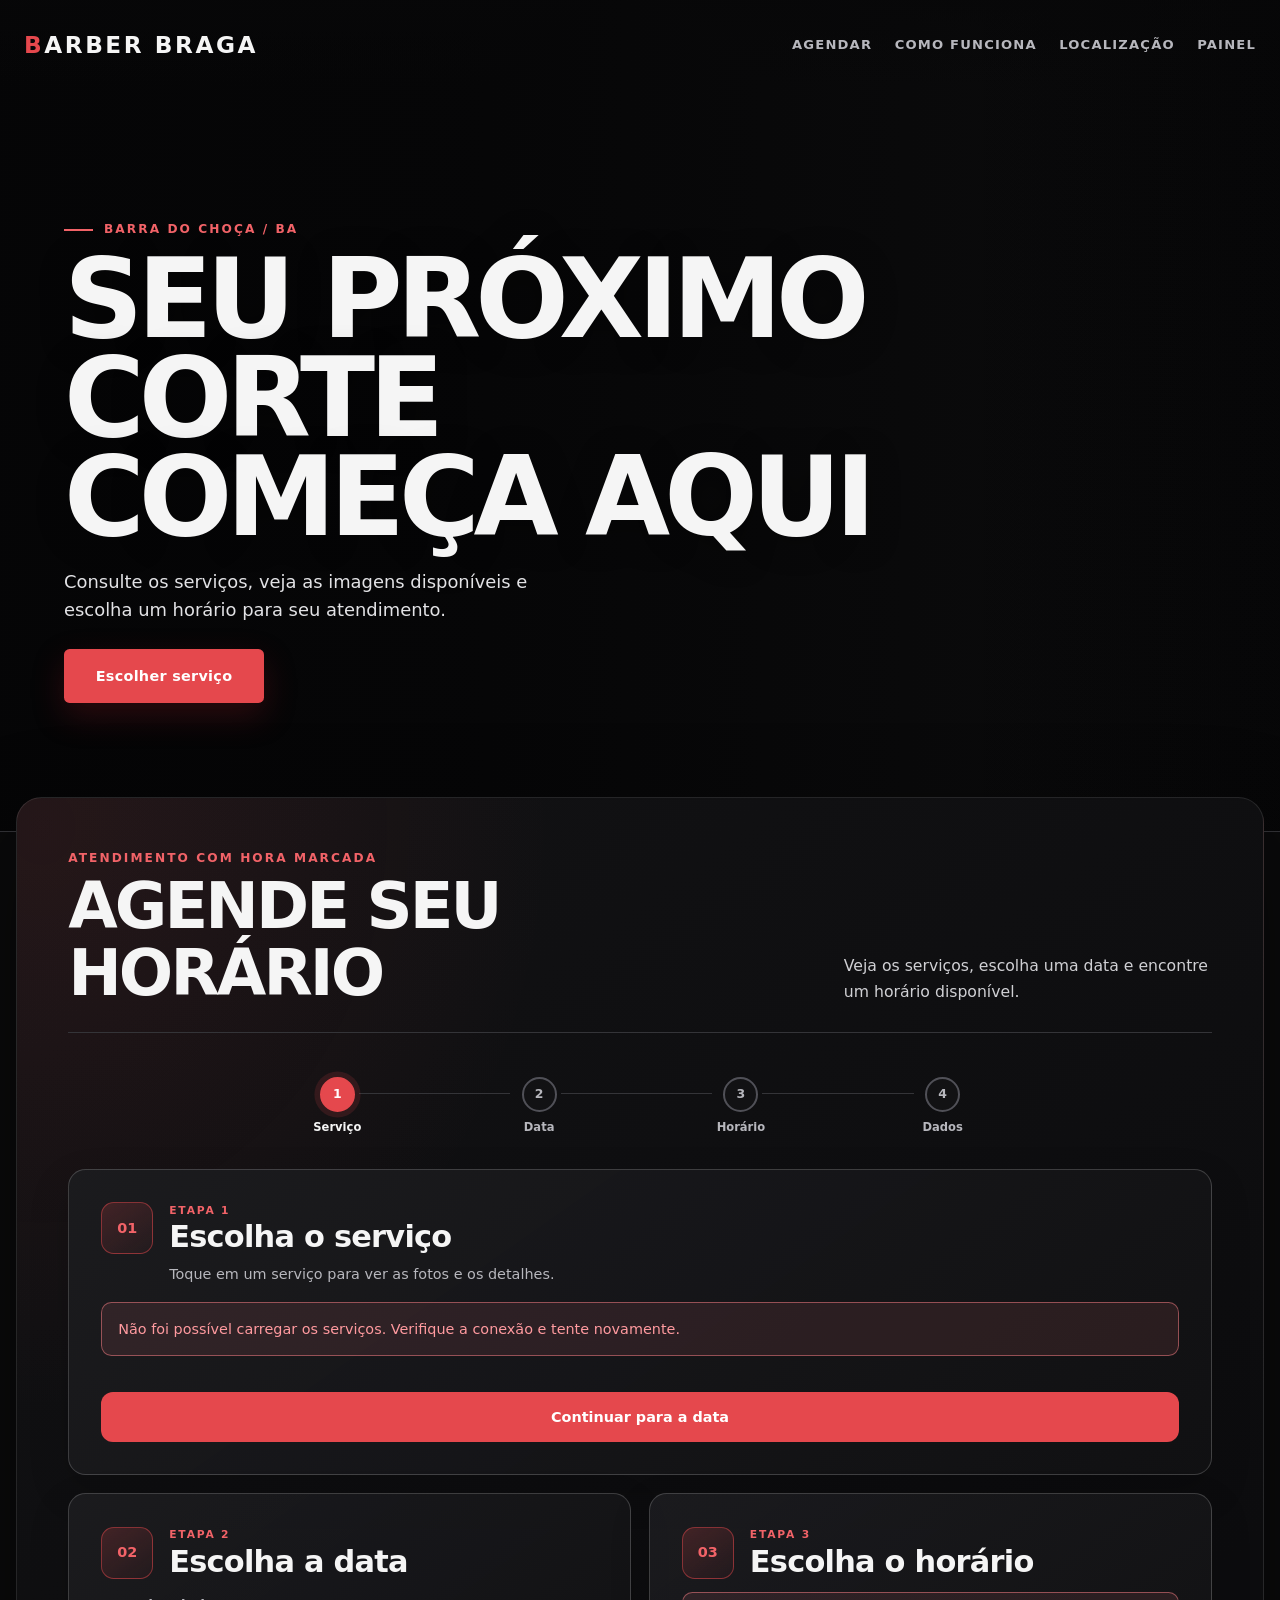
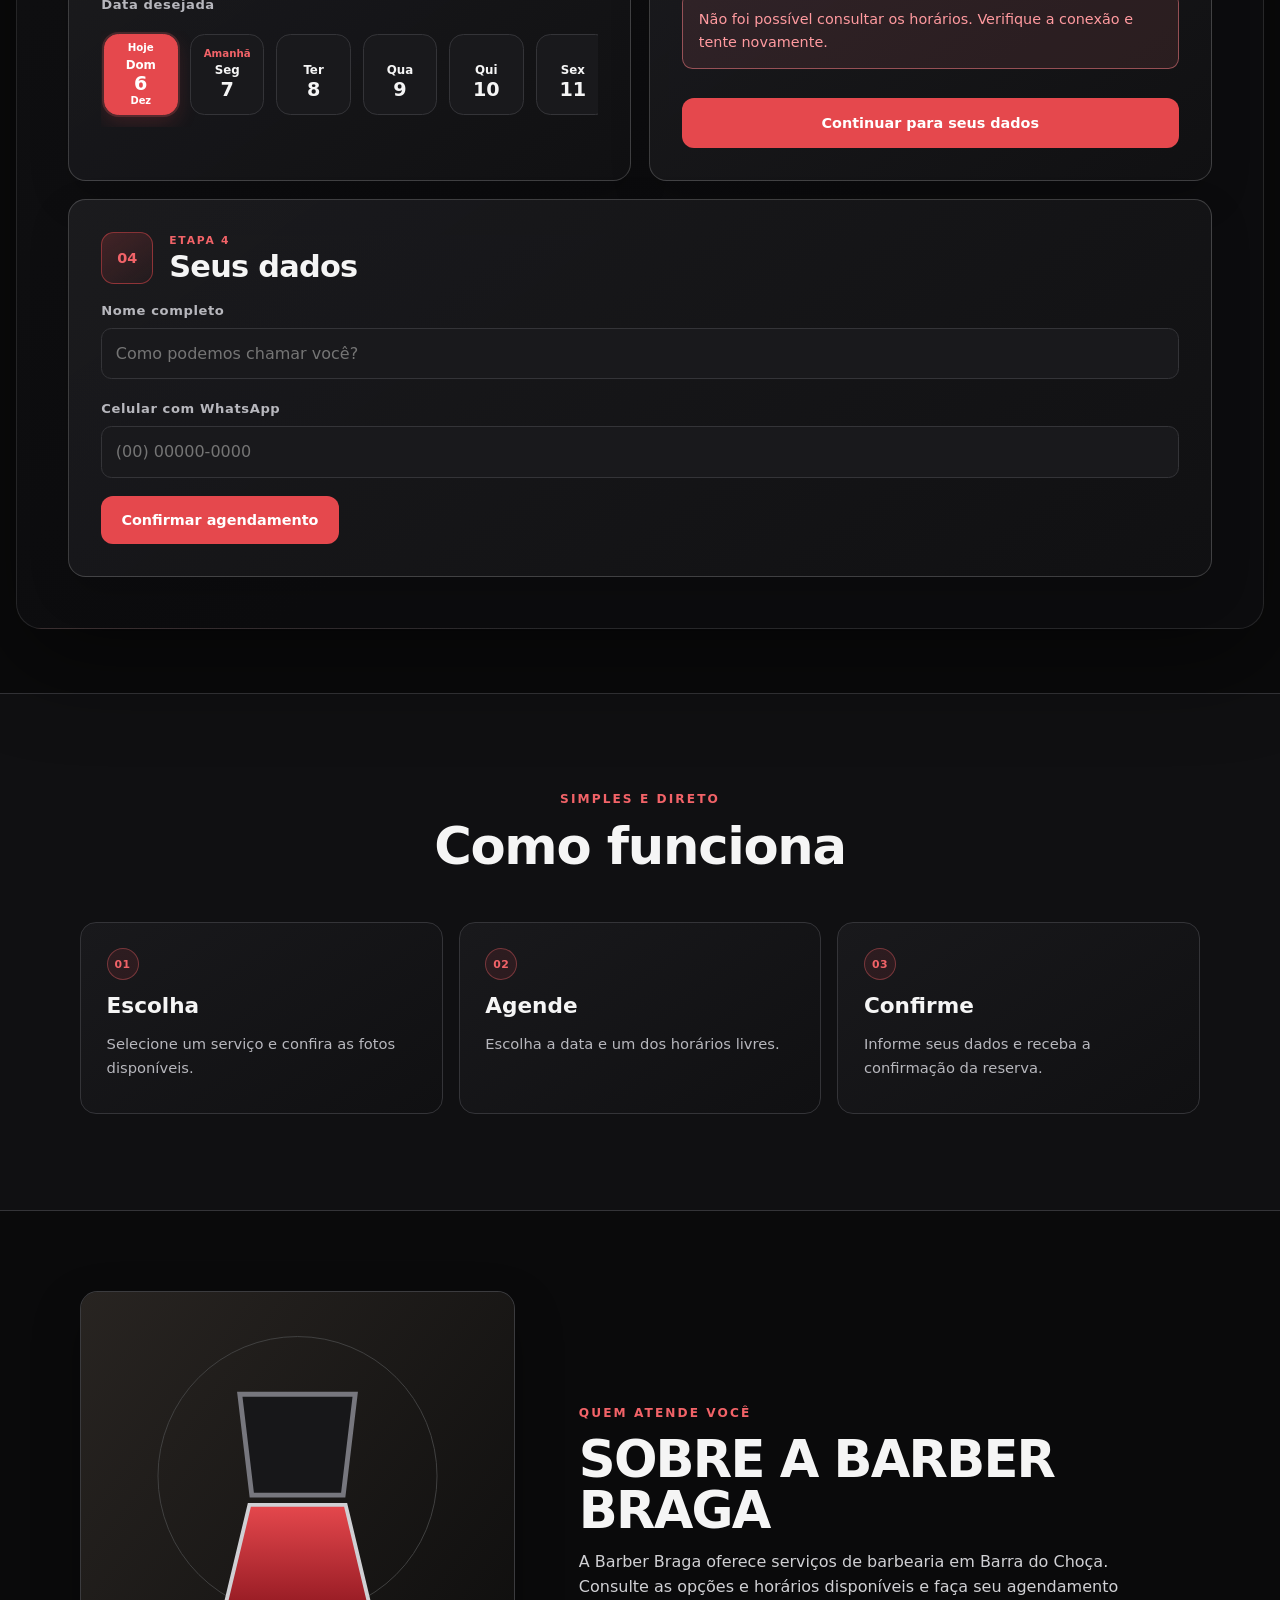
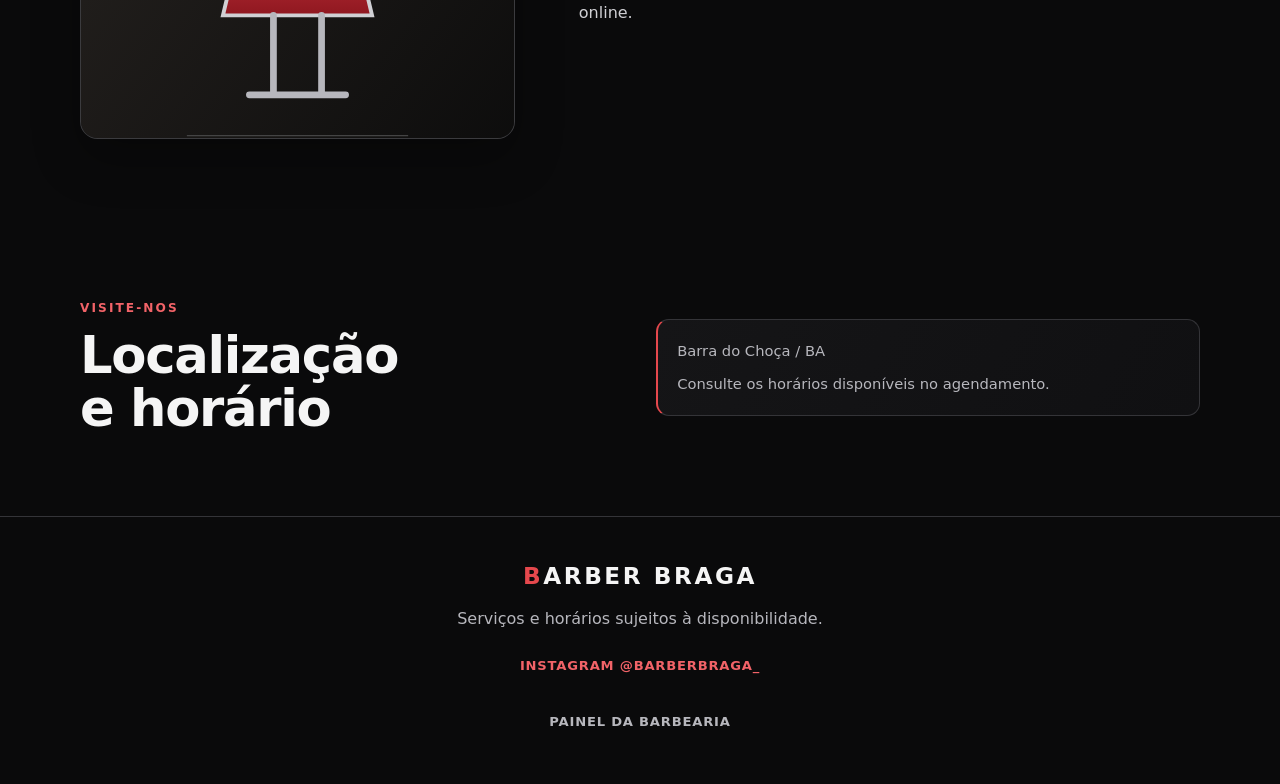
==== src/main/resources/static/index.html @ 51bc746a "feat: frontend de agendamento e painel do barbeiro Usa somente imagens ilustrativas e mantém os cont" ====
<!DOCTYPE html>
<html lang="pt-BR">
<head>
  <meta charset="UTF-8">
  <meta name="viewport" content="width=device-width, initial-scale=1.0, viewport-fit=cover">
  <meta name="color-scheme" content="dark">
  <meta name="theme-color" content="#0a0a0a">
  <meta name="description" content="Consulte os serviços disponíveis e escolha um horário para seu atendimento.">
  <title>Barber Braga — Agendamento</title>
  <link rel="stylesheet" href="css/style.css">
</head>
<body class="public-page">
  <nav class="top-nav" aria-label="Navegação principal">
    <a href="#" class="nav-logo" data-content="brandName" aria-label="Início"></a>
    <div class="nav-links">
      <a href="#agendamento">Agendar</a>
      <a href="#como-funciona">Como funciona</a>
      <a href="#localizacao">Localização</a>
      <a href="admin.html">Painel</a>
    </div>
  </nav>

  <header class="hero-editorial">
    <div class="hero-content">
      <p class="hero-tagline" data-content="location"></p>
      <h1 class="hero-title" data-content="heroTitle"></h1>
      <p class="hero-description" data-content="heroDescription"></p>
      <div class="hero-actions">
        <a href="#agendamento" class="btn-solid">Escolher serviço</a>
      </div>
    </div>
  </header>

  <main>
    <section class="container booking-section" id="agendamento" aria-labelledby="booking-title">
      <header class="section-header">
        <p class="section-kicker">Atendimento com hora marcada</p>
        <h2 id="booking-title">Agende seu horário</h2>
        <p>Veja os serviços, escolha uma data e encontre um horário disponível.</p>
      </header>

      <div id="global-message" class="hidden" role="status" aria-live="polite"></div>
      <ol class="booking-progress" aria-label="Etapas do agendamento">
        <li class="progress-step active" aria-current="step"><span>1</span><span>Serviço</span></li>
        <li class="progress-step"><span>2</span><span>Data</span></li>
        <li class="progress-step"><span>3</span><span>Horário</span></li>
        <li class="progress-step"><span>4</span><span>Dados</span></li>
      </ol>

      <section id="success-screen" class="card success-card hidden" aria-labelledby="success-title" tabindex="-1">
        <p class="section-kicker">Reserva concluída</p>
        <h2 id="success-title" tabindex="-1">Agendamento confirmado</h2>
        <p class="success-copy">Confira os detalhes e salve o horário no seu calendário.</p>
        <dl class="appointment-summary">
          <div><dt>Serviço</dt><dd id="res-service"></dd></div>
          <div><dt>Valor</dt><dd>R$ <span id="res-price"></span></dd></div>
          <div><dt>Data</dt><dd id="res-date"></dd></div>
          <div><dt>Horário</dt><dd id="res-time"></dd></div>
          <div><dt>Cliente</dt><dd id="res-name"></dd></div>
        </dl>
        <div class="success-actions">
          <button type="button" class="btn-primary" id="btn-whatsapp-confirmation">Enviar confirmação pelo WhatsApp</button>
          <button type="button" class="btn-outline" id="btn-save-calendar">Salvar no calendário</button>
        </div>
        <button type="button" class="text-button" id="btn-new-appointment">Agendar outro horário</button>
      </section>

      <div id="booking-flow" class="booking-flow">
        <section class="card booking-step" id="step-1" aria-labelledby="step-1-title">
          <div class="step-heading">
            <span class="step-num" aria-hidden="true">01</span>
            <div><p class="section-kicker">Etapa 1</p><h2 id="step-1-title" tabindex="-1">Escolha o serviço</h2></div>
          </div>
          <p class="step-description">Toque em um serviço para ver as fotos e os detalhes.</p>
          <div id="services-loading" class="feedback-box feedback-loading" role="status">Carregando serviços…</div>
          <div id="services-error" class="feedback-box feedback-error hidden" role="alert"></div>
          <div id="services-list" class="service-options" role="radiogroup" aria-labelledby="step-1-title" aria-busy="true"></div>
          <button type="button" class="btn-primary step-continue" id="continue-service">Continuar para a data</button>
        </section>

        <section class="card booking-step" id="step-2" aria-labelledby="step-2-title">
          <div class="step-heading">
            <span class="step-num" aria-hidden="true">02</span>
            <div><p class="section-kicker">Etapa 2</p><h2 id="step-2-title" tabindex="-1">Escolha a data</h2></div>
          </div>
          <div class="form-group">
            <p class="day-strip-label" id="date-strip-label">Data desejada</p>
            <div id="date-strip" class="day-strip" role="radiogroup" aria-labelledby="date-strip-label"></div>
          </div>
        </section>

        <section class="card booking-step" id="step-3" aria-labelledby="step-3-title">
          <div class="step-heading">
            <span class="step-num" aria-hidden="true">03</span>
            <div><p class="section-kicker">Etapa 3</p><h2 id="step-3-title" tabindex="-1">Escolha o horário</h2></div>
          </div>
          <div id="slots-placeholder" class="feedback-box feedback-loading" role="status">Selecione uma data para consultar os horários.</div>
          <div id="slots-loading" class="feedback-box feedback-loading hidden" role="status" aria-live="polite">Consultando horários disponíveis…</div>
          <div id="slots-error" class="feedback-box feedback-error hidden" role="status" aria-live="polite"></div>
          <div id="slots-grid" class="slots-grid hidden" role="group" aria-label="Horários disponíveis"></div>
          <button type="button" class="btn-primary step-continue" id="continue-time">Continuar para seus dados</button>
        </section>

        <section class="card booking-step" id="step-4" aria-labelledby="step-4-title">
          <div class="step-heading">
            <span class="step-num" aria-hidden="true">04</span>
            <div><p class="section-kicker">Etapa 4</p><h2 id="step-4-title" tabindex="-1">Seus dados</h2></div>
          </div>
          <form id="appointment-form" novalidate>
            <div class="form-group">
              <label for="client-name">Nome completo</label>
              <input type="text" id="client-name" placeholder="Como podemos chamar você?" required maxlength="100" autocomplete="name" aria-describedby="name-error">
              <p id="name-error" class="field-error hidden"></p>
            </div>
            <div class="form-group">
              <label for="client-phone">Celular com WhatsApp</label>
              <input type="tel" id="client-phone" placeholder="(00) 00000-0000" required maxlength="15" inputmode="tel" autocomplete="tel" aria-describedby="phone-error">
              <p id="phone-error" class="field-error hidden"></p>
            </div>
            <button type="submit" class="btn-primary" id="btn-submit-booking">Confirmar agendamento</button>
          </form>
        </section>
      </div>

      <dialog id="photo-viewer" class="photo-viewer" aria-label="Foto do serviço">
        <div class="photo-viewer-panel">
          <button type="button" id="photo-viewer-close" class="photo-viewer-close" aria-label="Fechar foto">Fechar</button>
          <button type="button" id="photo-viewer-previous" class="photo-viewer-arrow photo-viewer-previous" aria-label="Foto anterior">‹</button>
          <img id="photo-viewer-image" src="img/services/placeholder.svg" alt="">
          <button type="button" id="photo-viewer-next" class="photo-viewer-arrow photo-viewer-next" aria-label="Próxima foto">›</button>
          <p id="photo-viewer-counter" class="photo-viewer-counter"></p>
        </div>
      </dialog>
    </section>

    <section class="info-section" id="como-funciona" aria-labelledby="how-title">
      <div class="wide-container">
        <header class="section-header">
          <p class="section-kicker">Simples e direto</p>
          <h2 id="how-title">Como funciona</h2>
        </header>
        <ol class="how-grid">
          <li><span>01</span><h3>Escolha</h3><p>Selecione um serviço e confira as fotos disponíveis.</p></li>
          <li><span>02</span><h3>Agende</h3><p>Escolha a data e um dos horários livres.</p></li>
          <li><span>03</span><h3>Confirme</h3><p>Informe seus dados e receba a confirmação da reserva.</p></li>
        </ol>
      </div>
    </section>

    <section class="about-section wide-container" id="sobre" aria-labelledby="about-title">
      <img class="about-photo" src="img/barber-placeholder.svg" alt="Ilustração de uma barbearia" width="900" height="1200" loading="lazy" decoding="async">
      <div class="about-copy">
        <p class="section-kicker">Quem atende você</p>
        <h2 id="about-title">Sobre a Barber Braga</h2>
        <p data-content="aboutDescription"></p>
      </div>
    </section>

    <section class="location-section wide-container" id="localizacao" aria-labelledby="location-title">
      <div>
        <p class="section-kicker">Visite-nos</p>
        <h2 id="location-title">Localização e horário</h2>
      </div>
      <div class="location-details">
        <p data-content="location"></p>
        <p data-content="businessHours"></p>
      </div>
    </section>
  </main>

  <footer class="site-footer">
    <a href="#" class="nav-logo" data-content="brandName"></a>
    <p data-content="footerNote"></p>
    <a class="instagram-link" data-content-href="instagramUrl" data-content="instagramLabel" target="_blank" rel="noopener noreferrer"></a>
    <a href="admin.html">Painel da barbearia</a>
  </footer>

  <script src="js/shared-utils.js"></script>
  <script src="js/contact-config.js"></script>
  <script src="js/site-content.js"></script>
  <script src="js/service-images.js"></script>
  <script src="js/app.js"></script>
</body>
</html>
---- src/main/resources/static/css/style.css ----
:root {
  color-scheme: dark;
  --color-page: #0a0a0b;
  --color-surface: #121214;
  --color-surface-raised: #19191c;
  --color-surface-soft: #202023;
  --color-border: #343438;
  --color-text: #f5f5f5;
  --color-muted: #b7b7bd;
  --color-accent: #e5484d;
  --color-accent-hover: #f26368;
  --color-accent-dark: #8f1720;
  --color-success: #69d7ae;
  --color-danger: #ff8188;
  --color-whatsapp: #8be6ac;
  --font-body: Inter, ui-sans-serif, system-ui, -apple-system, BlinkMacSystemFont, "Segoe UI", sans-serif;
  --font-heading: "Arial Narrow", "Roboto Condensed", ui-sans-serif, system-ui, sans-serif;
  --space-1: 0.35rem;
  --space-2: 0.65rem;
  --space-3: 1rem;
  --space-4: 1.5rem;
  --space-5: 2rem;
  --space-6: 3rem;
  --radius-sm: 0.65rem;
  --radius-md: 1rem;
  --radius-lg: 1.4rem;
  --shadow-card: 0 1.25rem 3.5rem rgba(0, 0, 0, 0.24);
  --content-width: 70rem;
}

* {
  box-sizing: border-box;
  margin: 0;
  padding: 0;
}

html {
  scroll-behavior: smooth;
  scroll-padding-top: 1rem;
  background: var(--color-page);
}

body {
  min-width: 280px;
  min-height: 100vh;
  padding-bottom: env(safe-area-inset-bottom, 0px);
  background: var(--color-page);
  color: var(--color-text);
  font-family: var(--font-body);
  font-size: 1rem;
  line-height: 1.6;
  -webkit-text-size-adjust: 100%;
}

button,
input,
select,
textarea {
  min-width: 0;
  font: inherit;
}

button,
a,
input,
select,
textarea {
  -webkit-tap-highlight-color: transparent;
}

button {
  color: inherit;
}

a {
  color: inherit;
}

:focus-visible {
  outline: 3px solid var(--color-accent-hover);
  outline-offset: 3px;
}

.hidden {
  display: none !important;
}

.wide-container,
.container {
  width: min(100% - 2rem, var(--content-width));
  margin-inline: auto;
}

.top-nav {
  position: absolute;
  z-index: 2;
  inset: 0 0 auto;
  display: flex;
  align-items: center;
  justify-content: space-between;
  gap: var(--space-3);
  width: min(100%, 90rem);
  margin-inline: auto;
  padding: 1.4rem clamp(1rem, 5vw, 3.5rem);
}

.nav-logo {
  color: var(--color-text);
  font-family: var(--font-heading);
  font-size: 1.25rem;
  font-weight: 850;
  letter-spacing: 0.08em;
  text-decoration: none;
  text-transform: uppercase;
}

.nav-logo span,
.nav-logo::first-letter {
  color: var(--color-accent);
}

.nav-links {
  display: flex;
  flex-wrap: wrap;
  justify-content: flex-end;
  gap: 0.6rem 1.4rem;
}

.nav-links a,
.site-footer > a:not(.nav-logo) {
  min-height: 44px;
  display: inline-flex;
  align-items: center;
  color: var(--color-muted);
  font-size: 0.82rem;
  font-weight: 700;
  letter-spacing: 0.06em;
  text-decoration: none;
  text-transform: uppercase;
  transition: color 0.18s ease;
}

.nav-links a:hover,
.site-footer > a:not(.nav-logo):hover {
  color: var(--color-text);
}

.hero-editorial {
  position: relative;
  display: flex;
  min-height: min(46rem, 90svh);
  align-items: flex-end;
  padding: 10rem max(1rem, calc((100% - 72rem) / 2)) clamp(4rem, 9vw, 7rem);
  overflow: hidden;
  background:
    linear-gradient(90deg, rgba(7, 7, 8, 0.94) 0%, rgba(7, 7, 8, 0.76) 44%, rgba(7, 7, 8, 0.2) 100%),
    linear-gradient(0deg, var(--color-page), transparent 68%),
    url("../img/barbeiro.jpg") center 28% / cover,
    #161618;
  border-bottom: 1px solid var(--color-border);
}

.hero-content {
  width: min(100%, 46rem);
}

.hero-tagline,
.section-kicker {
  margin-bottom: var(--space-2);
  color: var(--color-accent-hover);
  font-size: 0.76rem;
  font-weight: 800;
  letter-spacing: 0.17em;
  text-transform: uppercase;
}

.hero-tagline {
  display: flex;
  align-items: center;
  gap: 0.7rem;
}

.hero-tagline::before {
  width: 1.8rem;
  height: 2px;
  background: currentColor;
  content: "";
}

.hero-title {
  max-width: 13ch;
  margin-bottom: var(--space-3);
  font-family: var(--font-heading);
  font-size: clamp(2.4rem, 8vw, 5.7rem);
  font-weight: 850;
  letter-spacing: -0.035em;
  line-height: 0.98;
  overflow-wrap: anywhere;
  text-transform: uppercase;
  text-wrap: balance;
}

.hero-description {
  max-width: 38rem;
  margin-bottom: var(--space-4);
  color: #dedee2;
  font-size: clamp(1rem, 2.2vw, 1.12rem);
}

.hero-actions {
  display: flex;
  flex-wrap: wrap;
  gap: var(--space-2);
}

.btn-solid,
.btn-outline,
.btn-primary,
.btn,
.btn-secondary,
.btn-danger,
.text-button {
  display: inline-flex;
  min-height: 48px;
  align-items: center;
  justify-content: center;
  border: 1px solid transparent;
  border-radius: var(--radius-sm);
  cursor: pointer;
  font-size: 0.9rem;
  font-weight: 750;
  line-height: 1.25;
  text-align: center;
  text-decoration: none;
  transition: background-color 0.18s ease, border-color 0.18s ease, color 0.18s ease, transform 0.18s ease;
}

.btn-solid,
.btn-primary,
.btn {
  padding: 0.8rem 1.2rem;
  background: var(--color-accent);
  color: #fff;
}

.btn-solid:hover,
.btn-primary:hover,
.btn:hover {
  background: var(--color-accent-hover);
  color: #fff;
  transform: translateY(-1px);
}

.btn-primary:disabled,
.btn:disabled {
  cursor: wait;
  opacity: 0.7;
  transform: none;
}

.btn-outline,
.btn-secondary {
  padding: 0.75rem 1.1rem;
  border-color: var(--color-border);
  background: transparent;
  color: var(--color-text);
}

.btn-outline:hover,
.btn-secondary:hover {
  border-color: var(--color-accent-hover);
  background: rgba(229, 72, 77, 0.08);
}

.text-button {
  min-height: 44px;
  padding: 0.4rem 0;
  border: 0;
  background: transparent;
  color: var(--color-muted);
  text-decoration: underline;
  text-underline-offset: 0.2em;
}

.text-button:hover {
  color: var(--color-text);
}

.booking-section {
  max-width: 55rem;
  padding-block: clamp(3.5rem, 8vw, 6rem);
}

.section-header {
  max-width: 42rem;
  margin: 0 auto clamp(2rem, 5vw, 3rem);
  text-align: center;
}

.section-header h2,
.location-section h2 {
  font-family: var(--font-heading);
  font-size: clamp(2rem, 5vw, 3.2rem);
  font-weight: 800;
  letter-spacing: -0.025em;
  line-height: 1.05;
  text-wrap: balance;
}

.section-header > p:last-child {
  margin-top: 0.7rem;
  color: var(--color-muted);
}

.booking-progress {
  position: relative;
  display: grid;
  grid-template-columns: repeat(4, minmax(0, 1fr));
  gap: 0.45rem;
  margin: 0 auto 1.75rem;
  list-style: none;
}

.progress-step {
  position: relative;
  display: grid;
  justify-items: center;
  gap: 0.4rem;
  color: var(--color-muted);
  font-size: 0.72rem;
  font-weight: 700;
  text-align: center;
}

.progress-step > span:first-child {
  display: grid;
  width: 2rem;
  height: 2rem;
  place-items: center;
  border: 1px solid #505057;
  border-radius: 50%;
  background: var(--color-surface);
  color: var(--color-muted);
  font-size: 0.78rem;
}

.progress-step.active,
.progress-step.complete {
  color: var(--color-text);
}

.progress-step.active > span:first-child,
.progress-step.complete > span:first-child {
  border-color: var(--color-accent);
  background: var(--color-accent);
  color: #fff;
}

.booking-flow {
  display: grid;
  gap: 1rem;
}

.card {
  padding: clamp(1.1rem, 4vw, 2rem);
  border: 1px solid var(--color-border);
  border-radius: var(--radius-md);
  background: linear-gradient(145deg, var(--color-surface), #101012);
  box-shadow: var(--shadow-card);
}

.booking-step {
  scroll-margin-top: 1rem;
}

.step-heading {
  display: flex;
  align-items: center;
  gap: 0.9rem;
  margin-bottom: 0.7rem;
}

.step-heading .section-kicker {
  margin-bottom: 0.1rem;
  font-size: 0.67rem;
}

.step-num {
  display: grid;
  width: 2.8rem;
  height: 2.8rem;
  flex: 0 0 auto;
  place-items: center;
  border: 1px solid rgba(229, 72, 77, 0.5);
  border-radius: 50%;
  background: rgba(229, 72, 77, 0.12);
  color: var(--color-accent-hover);
  font-size: 0.78rem;
  font-weight: 800;
}

.step-heading h2 {
  font-family: var(--font-heading);
  font-size: clamp(1.3rem, 3vw, 1.65rem);
  font-weight: 800;
  line-height: 1.15;
}

.step-description,
.success-copy {
  margin: 0 0 1rem 3.7rem;
  color: var(--color-muted);
  font-size: 0.9rem;
}

.service-options {
  display: grid;
  grid-template-columns: repeat(auto-fit, minmax(min(100%, 13rem), 1fr));
  gap: 1rem;
}

.service-card {
  position: relative;
  min-width: 0;
  overflow: hidden;
  border: 1px solid var(--color-border);
  border-radius: var(--radius-md);
  background: var(--color-surface-raised);
  cursor: pointer;
  transition: border-color 0.18s ease, box-shadow 0.18s ease, transform 0.18s ease;
}

.service-card:hover {
  border-color: #77777e;
  transform: translateY(-2px);
}

.service-card.selected {
  border: 2px solid var(--color-accent);
  box-shadow: 0 0 0 3px rgba(229, 72, 77, 0.15);
}

.service-photo-button {
  display: block;
  width: 100%;
  min-height: 0;
  overflow: hidden;
  border: 0;
  background: var(--color-surface-soft);
  cursor: zoom-in;
}

.service-photo {
  display: block;
  width: 100%;
  height: auto;
  aspect-ratio: 4 / 5;
  object-fit: cover;
  transition: transform 0.35s ease;
}

.service-card:hover .service-photo {
  transform: scale(1.025);
}

.service-info {
  display: grid;
  gap: 0.4rem;
  padding: 1rem;
}

.service-info .name {
  color: var(--color-text);
  font-size: 1.02rem;
  font-weight: 750;
}

.service-info .desc {
  min-height: 2.8em;
  color: var(--color-muted);
  font-size: 0.84rem;
  line-height: 1.45;
}

.service-card-footer {
  display: flex;
  align-items: center;
  justify-content: space-between;
  gap: 0.8rem;
  padding-top: 0.35rem;
}

.service-card .price {
  color: var(--color-accent-hover);
  font-family: var(--font-heading);
  font-size: 1.3rem;
  font-weight: 800;
}

.service-radio-label {
  display: grid;
  min-width: 44px;
  min-height: 44px;
  place-items: center;
  cursor: pointer;
}

.service-radio-label input {
  width: 1.2rem;
  min-height: 1.2rem;
  height: 1.2rem;
  accent-color: var(--color-accent);
  cursor: pointer;
}

.visually-hidden {
  position: absolute;
  width: 1px;
  height: 1px;
  padding: 0;
  margin: -1px;
  overflow: hidden;
  clip: rect(0, 0, 0, 0);
  white-space: nowrap;
  border: 0;
}

.service-thumbnails {
  display: flex;
  gap: 0.45rem;
  padding: 0 1rem 1rem;
  overflow-x: auto;
}

.service-thumbnail {
  width: 3.3rem;
  min-height: 0;
  flex: 0 0 auto;
  overflow: hidden;
  padding: 0;
  border: 1px solid var(--color-border);
  border-radius: 0.45rem;
  background: var(--color-surface-soft);
  cursor: zoom-in;
}

.service-thumbnail img {
  display: block;
  width: 100%;
  height: auto;
  aspect-ratio: 4 / 5;
  object-fit: cover;
}

.step-continue {
  width: 100%;
  margin-top: 1rem;
}

.form-group {
  display: grid;
  gap: 0.45rem;
  margin-block: 0.9rem 1.15rem;
}

.form-group label,
label {
  color: var(--color-muted);
  font-size: 0.82rem;
  font-weight: 750;
  letter-spacing: 0.045em;
}

input,
select,
textarea {
  width: 100%;
  min-height: 48px;
  padding: 0.75rem 0.85rem;
  border: 1px solid var(--color-border);
  border-radius: var(--radius-sm);
  background: var(--color-surface-raised);
  color: var(--color-text);
  color-scheme: dark;
  font-size: 1rem;
}

input[type="date"],
input[type="time"] {
  display: block;
  width: 100%;
  max-width: 100%;
  min-width: 0;
  height: 52px;
  min-height: 52px;
  padding: 0 0.75rem;
  box-sizing: border-box;
  appearance: none;
  -webkit-appearance: none;
  color-scheme: dark;
  font-size: 16px;
  line-height: normal;
  text-align: left;
  white-space: nowrap;
}

input[type="date"]::-webkit-date-and-time-value,
input[type="time"]::-webkit-date-and-time-value {
  display: flex;
  align-items: center;
  width: 100%;
  min-width: 0;
  text-align: left;
  line-height: normal;
}

input[type="date"]::-webkit-datetime-edit,
input[type="time"]::-webkit-datetime-edit,
input[type="date"]::-webkit-datetime-edit-fields-wrapper,
input[type="time"]::-webkit-datetime-edit-fields-wrapper {
  flex: 1 1 auto;
  min-width: 0;
  padding: 0;
}

input[type="date"]::-webkit-calendar-picker-indicator {
  flex: 0 0 1.25rem;
  width: 1.25rem;
  height: 1.25rem;
  margin-inline-start: 0.5rem;
  padding: 0;
  cursor: pointer;
}

input[type="checkbox"] {
  width: 24px;
  min-width: 24px;
  height: 24px;
  min-height: 24px;
  margin: 0;
  accent-color: var(--color-accent);
  color-scheme: dark;
}

.checkbox-label {
  display: flex;
  align-items: center;
  gap: 0.65rem;
}

input:focus,
select:focus,
textarea:focus {
  border-color: var(--color-accent-hover);
  background: #202024;
  outline: 3px solid rgba(242, 99, 104, 0.38);
  outline-offset: 2px;
  box-shadow: 0 0 0 1px rgba(242, 99, 104, 0.2);
}

.field-error {
  color: #ff9a9f;
  font-size: 0.84rem;
  font-weight: 650;
}

[aria-invalid="true"] {
  border-color: var(--color-danger);
}

.day-strip-label {
  margin-bottom: 0.55rem;
  color: var(--color-muted);
  font-size: 0.82rem;
  font-weight: 750;
  letter-spacing: 0.045em;
}

.day-strip {
  display: flex;
  width: 100%;
  min-width: 0;
  gap: 0.75rem;
  overflow-x: auto;
  overscroll-behavior-x: contain;
  padding: 0.2rem 0.15rem 0.75rem;
  scroll-padding-inline: 0.15rem;
  scroll-snap-type: x mandatory;
  -webkit-overflow-scrolling: touch;
  scrollbar-width: thin;
  scrollbar-color: var(--color-border) transparent;
}

.day-option {
  display: flex;
  flex: 1 0 4.65rem;
  min-width: 4.65rem;
  min-height: 4.8rem;
  flex-direction: column;
  align-items: center;
  justify-content: center;
  gap: 0.12rem;
  padding: 0.45rem 0.3rem;
  border: 1px solid var(--color-border);
  border-radius: 0.9rem;
  background: var(--color-surface-raised);
  color: var(--color-text);
  cursor: pointer;
  scroll-snap-align: start;
  text-align: center;
}

.day-option:focus-visible {
  outline: 3px solid var(--color-accent-hover);
  outline-offset: 2px;
}

.day-option[aria-checked="true"] {
  border-color: var(--color-accent);
  background: var(--color-accent);
  color: #fff;
  box-shadow: 0 0 0 2px rgba(242, 99, 104, 0.2), 0 0.5rem 1.25rem rgba(229, 72, 77, 0.18);
}

.day-option:not([aria-checked="true"]):hover {
  border-color: #77777e;
  background: #232327;
}

.day-option-relative {
  min-height: 0.9rem;
  color: var(--color-accent-hover);
  font-size: 0.64rem;
  font-weight: 800;
  line-height: 1;
}

.day-option[aria-checked="true"] .day-option-relative {
  color: #fff;
}

.day-option-weekday {
  font-size: 0.74rem;
  font-weight: 700;
  line-height: 1.1;
  text-transform: capitalize;
}

.day-option-number {
  font-size: 1.2rem;
  font-weight: 850;
  line-height: 1.1;
}

.day-option-month {
  color: var(--color-muted);
  font-size: 0.62rem;
  font-weight: 700;
  line-height: 1;
  text-transform: capitalize;
}

.day-option[aria-checked="true"] .day-option-month {
  color: #fff;
}

.slots-grid {
  display: grid;
  grid-template-columns: repeat(auto-fill, minmax(5.2rem, 1fr));
  gap: 0.6rem;
  margin-block: 1rem;
}

.slot-btn {
  min-height: 48px;
  padding: 0.55rem 0.4rem;
  border: 1px solid var(--color-border);
  border-radius: var(--radius-sm);
  background: var(--color-surface-raised);
  color: var(--color-text);
  cursor: pointer;
  font-weight: 700;
  transition: border-color 0.18s ease, background-color 0.18s ease, transform 0.18s ease;
}

.slot-btn:hover {
  border-color: var(--color-accent-hover);
  transform: translateY(-1px);
}

.slot-btn.selected {
  border-color: var(--color-accent);
  background: var(--color-accent);
  color: #fff;
}

.feedback-box {
  margin-block: 0.8rem;
  padding: 0.9rem 1rem;
  border: 1px solid transparent;
  border-radius: var(--radius-sm);
  font-size: 0.9rem;
}

.feedback-loading {
  border-color: var(--color-border);
  background: var(--color-surface-raised);
  color: var(--color-muted);
}

.feedback-empty {
  border-color: #414149;
  background: linear-gradient(120deg, #1a1a1e, #141416);
  color: #d0d0d6;
}

.feedback-error {
  border-color: rgba(255, 129, 136, 0.5);
  background: rgba(255, 129, 136, 0.1);
  color: #ff9a9f;
}

.feedback-success {
  border-color: rgba(105, 215, 174, 0.45);
  background: rgba(105, 215, 174, 0.1);
  color: var(--color-success);
}

.success-card {
  margin-bottom: 1.5rem;
  border-color: rgba(105, 215, 174, 0.35);
}

.success-card h2 {
  font-family: var(--font-heading);
  font-size: clamp(1.8rem, 5vw, 2.4rem);
}

.success-copy {
  margin: 0.5rem 0 1.4rem;
}

.appointment-summary {
  display: grid;
  gap: 0.1rem;
  margin-bottom: 1.25rem;
  padding: 0.7rem 1rem;
  border: 1px solid var(--color-border);
  border-radius: var(--radius-sm);
  background: var(--color-surface-raised);
}

.appointment-summary > div {
  display: flex;
  justify-content: space-between;
  gap: 1rem;
  padding-block: 0.55rem;
  border-bottom: 1px solid var(--color-border);
}

.appointment-summary > div:last-child {
  border-bottom: 0;
}

.appointment-summary dt {
  color: var(--color-muted);
}

.appointment-summary dd {
  text-align: right;
  overflow-wrap: anywhere;
}

.success-actions {
  display: grid;
  gap: 0.7rem;
  margin-bottom: 0.7rem;
}

.photo-viewer {
  width: min(92vw, 55rem);
  max-width: none;
  max-height: 92svh;
  margin: auto;
  padding: 0;
  overflow: visible;
  border: 1px solid var(--color-border);
  border-radius: var(--radius-md);
  background: #0b0b0c;
  color: var(--color-text);
}

.photo-viewer::backdrop {
  background: rgba(0, 0, 0, 0.86);
  backdrop-filter: blur(5px);
}

.photo-viewer-panel {
  position: relative;
  display: grid;
  min-height: 12rem;
  place-items: center;
  padding: 3.5rem 3rem 2.5rem;
}

.photo-viewer-panel > img {
  display: block;
  max-width: 100%;
  max-height: 78svh;
  object-fit: contain;
}

.photo-viewer-close,
.photo-viewer-arrow {
  position: absolute;
  z-index: 1;
  display: grid;
  min-width: 44px;
  min-height: 44px;
  place-items: center;
  border: 1px solid var(--color-border);
  border-radius: 50%;
  background: var(--color-surface-raised);
  color: var(--color-text);
  cursor: pointer;
}

.photo-viewer-close {
  top: 0.75rem;
  right: 0.75rem;
  width: auto;
  padding-inline: 0.9rem;
  border-radius: 999px;
}

.photo-viewer-previous {
  top: 50%;
  left: 0.6rem;
  transform: translateY(-50%);
}

.photo-viewer-next {
  top: 50%;
  right: 0.6rem;
  transform: translateY(-50%);
}

.photo-viewer-counter {
  position: absolute;
  bottom: 0.5rem;
  color: var(--color-muted);
  font-size: 0.85rem;
}

.info-section {
  padding-block: clamp(3.5rem, 8vw, 6rem);
  border-block: 1px solid var(--color-border);
  background: #101012;
}

.how-grid {
  display: grid;
  grid-template-columns: repeat(3, minmax(0, 1fr));
  gap: 1rem;
  margin-top: 2rem;
  list-style: none;
}

.how-grid li {
  padding: 1.4rem;
  border: 1px solid var(--color-border);
  border-radius: var(--radius-md);
  background: var(--color-surface);
}

.how-grid li > span {
  display: inline-grid;
  width: 2rem;
  height: 2rem;
  place-items: center;
  border: 1px solid rgba(242, 99, 104, 0.38);
  border-radius: 50%;
  background: rgba(229, 72, 77, 0.1);
  color: var(--color-accent-hover);
  font-size: 0.68rem;
  font-weight: 800;
  letter-spacing: 0.04em;
}

.how-grid h3 {
  margin-block: 0.55rem;
  font-family: var(--font-heading);
  font-size: 1.35rem;
}

.how-grid p,
.location-details {
  color: var(--color-muted);
  font-size: 0.92rem;
}

.location-section {
  display: grid;
  grid-template-columns: 1fr 1fr;
  align-items: center;
  gap: 2rem;
  padding-block: clamp(3rem, 7vw, 5rem);
}

.location-details {
  display: grid;
  gap: 0.6rem;
  padding: 1.2rem;
  border-left: 2px solid var(--color-accent);
  background: var(--color-surface);
}

.site-footer {
  display: grid;
  justify-items: center;
  gap: 0.75rem;
  padding: 2.5rem 1rem;
  border-top: 1px solid var(--color-border);
  color: var(--color-muted);
  text-align: center;
}

.site-footer .nav-logo {
  color: var(--color-text);
}

.site-footer .instagram-link {
  color: var(--color-accent-hover) !important;
}

/* Painel administrativo */
.admin-header {
  padding: 2rem 1rem 0.5rem;
  background: radial-gradient(ellipse at top, rgba(229, 72, 77, 0.15), transparent 70%);
  text-align: center;
}

.admin-header .hero-avatar {
  width: 5rem;
  height: 5rem;
  margin-bottom: 0.4rem;
  border: 2px solid var(--color-border);
  border-radius: 50%;
  object-fit: cover;
}

.admin-header h1 {
  font-family: var(--font-heading);
  font-size: clamp(1.8rem, 5vw, 2.4rem);
  text-transform: uppercase;
}

.admin-header h1 span,
#logged-user-name {
  color: var(--color-accent-hover) !important;
}

.admin-header p,
.login-card a {
  color: var(--color-muted) !important;
}

.login-card {
  max-width: 32rem;
  margin: 1rem auto;
  padding: clamp(1.2rem, 5vw, 2.2rem);
  border-radius: var(--radius-lg);
}

.login-eyebrow {
  color: var(--color-accent-hover);
  font-size: 0.75rem;
  font-weight: 800;
  letter-spacing: 0.15em;
  text-transform: uppercase;
}

.login-card h2,
.tab-content h2 {
  margin-block: 0.4rem 1rem;
  font-family: var(--font-heading);
  font-size: 1.6rem;
}

.admin-back-link {
  display: inline-flex;
  min-height: 44px;
  align-items: center;
  color: var(--color-muted);
  font-size: 0.9rem;
  text-decoration: none;
}

.admin-back-link:hover {
  color: var(--color-text);
}

.logged-user-label {
  color: var(--color-muted);
  font-size: 0.9rem;
}

#logged-user-name {
  display: block;
}

.tab-bar {
  display: flex;
  gap: 0.5rem;
  margin-bottom: 1rem;
  padding: 0.2rem 0.1rem 0.7rem;
  overflow-x: auto;
  scrollbar-color: var(--color-border) transparent;
  scrollbar-width: thin;
}

.tab-btn {
  min-height: 44px;
  flex: 0 0 auto;
  padding: 0.55rem 0.9rem;
  border: 1px solid var(--color-border);
  border-radius: 999px;
  background: var(--color-surface);
  color: var(--color-muted);
  cursor: pointer;
  font-size: 0.85rem;
  font-weight: 700;
}

.tab-btn.active {
  border-color: var(--color-accent);
  background: var(--color-accent);
  color: #fff;
}

.agenda-controls {
  display: flex;
  flex-wrap: wrap;
  align-items: center;
  gap: 0.5rem;
  margin-bottom: 1rem;
}

.agenda-controls input[type="date"] {
  flex: 1 1 12rem;
}

.appointment-item {
  display: grid;
  gap: 0.45rem;
  margin-bottom: 0.75rem;
  padding: 1rem;
  border: 1px solid var(--color-border);
  border-radius: var(--radius-sm);
  background: var(--color-surface-raised);
  overflow-wrap: anywhere;
}

.appointment-header {
  display: flex;
  flex-wrap: wrap;
  align-items: center;
  justify-content: space-between;
  gap: 0.6rem;
}

.appointment-time,
.appointment-item .price {
  color: var(--color-accent-hover);
  font-weight: 750;
}

.badge-status {
  padding: 0.2rem 0.55rem;
  border-radius: 999px;
  background: rgba(105, 215, 174, 0.14);
  color: var(--color-success);
  font-size: 0.7rem;
  font-weight: 800;
  text-transform: uppercase;
}

.badge-cancelled {
  background: rgba(255, 129, 136, 0.14);
  color: var(--color-danger);
}

.btn-danger {
  min-height: 44px;
  justify-self: start;
  padding: 0.5rem 0.75rem;
  border-color: rgba(255, 129, 136, 0.55);
  background: transparent;
  color: var(--color-danger);
  font-size: 0.85rem;
}

.btn-danger:hover {
  background: var(--color-danger);
  color: #111;
}

.btn-whatsapp {
  display: inline-flex;
  min-height: 44px;
  align-items: center;
  justify-self: start;
  margin-top: 0.4rem;
  padding: 0.5rem 0.8rem;
  border: 1px solid rgba(37, 211, 102, 0.55);
  border-radius: var(--radius-sm);
  color: var(--color-whatsapp);
  font-size: 0.9rem;
  text-decoration: none;
}

.btn-whatsapp:hover {
  background: rgba(37, 211, 102, 0.12);
}

.tab-content .service-card {
  display: flex;
  flex-wrap: wrap;
  align-items: center;
  justify-content: space-between;
  gap: 0.8rem;
  padding: 0.9rem;
}

.admin-service-photo {
  display: flex;
  flex: 1 1 100%;
  flex-wrap: wrap;
  align-items: center;
  gap: 0.75rem;
  color: var(--color-muted);
  font-size: 0.85rem;
}

.admin-service-photo img {
  width: 3.2rem;
  height: 4rem;
  border: 1px solid var(--color-border);
  border-radius: var(--radius-sm);
  object-fit: cover;
}

.service-photo-upload {
  min-height: 44px;
}

.tab-content .service-info .desc {
  min-height: 0;
}

.tab-content .appointment-item .btn-danger {
  margin-top: 0.25rem;
}

@media (max-width: 700px) {
  .top-nav {
    position: relative;
    justify-content: center;
    padding: 0.8rem 1rem 0.7rem;
    border-bottom: 1px solid var(--color-border);
    background: var(--color-page);
  }

  .nav-links {
    justify-content: center;
    gap: 0.15rem 0.65rem;
  }

  .nav-links a {
    min-height: 38px;
    font-size: 0.7rem;
  }

  .hero-editorial {
    min-height: min(39rem, 78svh);
    padding: 3rem 1rem 3.5rem;
    background-position: 58% center;
  }

  .hero-title {
    max-width: 12ch;
    font-size: clamp(2.25rem, 11vw, 3.5rem);
    letter-spacing: -0.04em;
  }

  .hero-actions,
  .hero-actions > * {
    width: 100%;
  }

  .booking-progress {
    gap: 0.15rem;
  }

  .progress-step {
    font-size: 0.65rem;
  }

  .step-description {
    margin-left: 0;
  }

  .service-options {
    grid-template-columns: repeat(2, minmax(0, 1fr));
    gap: 0.65rem;
  }

  .service-info {
    padding: 0.75rem;
  }

  .service-info .name {
    font-size: 0.93rem;
  }

  .service-info .desc {
    font-size: 0.78rem;
  }

  .service-card .price {
    font-size: 1.08rem;
  }

  .service-thumbnails {
    padding-inline: 0.75rem;
  }

  .how-grid,
  .location-section,
  .about-section {
    grid-template-columns: 1fr;
  }

  .location-section,
  .about-section {
    gap: 1rem;
  }

  .about-photo {
    max-height: 22rem;
    aspect-ratio: 16 / 10;
    object-position: center 30%;
  }

  .agenda-controls input[type="date"] {
    flex-basis: 100%;
  }

  .agenda-controls > .btn,
  .agenda-controls > .btn-secondary {
    flex: 1 1 7rem;
  }

  .photo-viewer-panel {
    padding-inline: 2.3rem;
  }
}

@media (max-width: 360px) {
  .service-options {
    grid-template-columns: 1fr;
  }

  .progress-step {
    font-size: 0.6rem;
  }

  .booking-progress {
    gap: 0;
  }
}

/* Refinamento editorial: mais contraste, ritmo e destaque para os serviços. */
.top-nav {
  width: 100%;
  max-width: none;
  padding-inline: max(1.5rem, calc((100% - 84rem) / 2));
  background: linear-gradient(180deg, rgba(7, 7, 8, 0.72), transparent);
}

.nav-logo {
  font-size: 1.45rem;
  letter-spacing: 0.11em;
}

.nav-links a {
  position: relative;
  letter-spacing: 0.09em;
}

.nav-links a::after {
  position: absolute;
  right: 0;
  bottom: 0.35rem;
  left: 0;
  height: 1px;
  background: var(--color-accent);
  content: "";
  transform: scaleX(0);
  transform-origin: left;
  transition: transform 0.2s ease;
}

.nav-links a:hover::after,
.nav-links a:focus-visible::after {
  transform: scaleX(1);
}

.hero-editorial {
  min-height: min(52rem, 94svh);
  padding-bottom: clamp(5rem, 10vw, 8rem);
  background: var(--color-page);
}

.hero-editorial::before {
  position: absolute;
  inset: 0;
  background: url("../img/barbeiro.jpg") right 8% center / auto 82% no-repeat;
  content: "";
  pointer-events: none;
  -webkit-mask-image: linear-gradient(90deg, transparent 0%, #000 46%, #000 82%, transparent 100%);
  mask-image: linear-gradient(90deg, transparent 0%, #000 46%, #000 82%, transparent 100%);
}

.hero-editorial::after {
  position: absolute;
  inset: 0;
  background:
    linear-gradient(90deg, rgba(5, 5, 6, 0.96) 0%, rgba(5, 5, 6, 0.82) 37%, rgba(5, 5, 6, 0.1) 76%),
    linear-gradient(270deg, rgba(5, 5, 6, 0.7), transparent 25%),
    linear-gradient(0deg, var(--color-page) 0%, transparent 36%);
  content: "";
  pointer-events: none;
}

.hero-content {
  position: relative;
  z-index: 1;
  width: min(100%, 55rem);
}

.hero-title {
  max-width: 11ch;
  font-size: clamp(3.2rem, 8.6vw, 7.2rem);
  letter-spacing: -0.055em;
  line-height: 0.9;
  text-shadow: 0 0.3rem 2rem rgba(0, 0, 0, 0.35);
}

.hero-description {
  max-width: 33rem;
  margin-top: 1.3rem;
  color: #e2e2e5;
}

.hero-actions .btn-solid {
  min-width: 12.5rem;
  min-height: 54px;
  border-radius: 0.35rem;
  box-shadow: 0 0.8rem 2rem rgba(143, 23, 32, 0.27);
  letter-spacing: 0.02em;
}

.booking-section {
  position: relative;
  z-index: 1;
  width: min(100% - 2rem, 82rem);
  max-width: 82rem;
  margin-block: -2.2rem 4rem;
  padding: clamp(1.25rem, 4vw, 3.5rem);
  border: 1px solid rgba(255, 255, 255, 0.1);
  border-radius: 1.6rem;
  background:
    radial-gradient(ellipse at 2% 2%, rgba(229, 72, 77, 0.09), transparent 32rem),
    linear-gradient(145deg, #121214 0%, #0c0c0e 70%);
  box-shadow: 0 2rem 6rem rgba(0, 0, 0, 0.45);
}

.booking-section > .section-header {
  display: grid;
  grid-template-areas: "kicker copy" "title copy";
  grid-template-columns: minmax(0, 1fr) minmax(14rem, 0.65fr);
  align-items: end;
  gap: 0.3rem 2rem;
  max-width: none;
  margin-bottom: clamp(1.5rem, 4vw, 2.75rem);
  padding-bottom: 1.5rem;
  border-bottom: 1px solid var(--color-border);
  text-align: left;
}

.booking-section > .section-header .section-kicker {
  grid-area: kicker;
  margin: 0;
}

.booking-section > .section-header h2 {
  grid-area: title;
  font-size: clamp(2.5rem, 5vw, 4rem);
  letter-spacing: -0.045em;
  text-transform: uppercase;
}

.booking-section > .section-header > p:last-child {
  grid-area: copy;
  max-width: 23rem;
  margin: 0 0 0.25rem auto;
  color: #d0d0d4;
  font-size: 0.98rem;
}

.booking-progress {
  max-width: 50rem;
  margin-bottom: 2rem;
}

.progress-step:not(:last-child)::after {
  position: absolute;
  top: 1rem;
  left: calc(50% + 1.35rem);
  width: calc(100% - 2.7rem);
  height: 1px;
  background: var(--color-border);
  content: "";
}

.progress-step.complete:not(:last-child)::after {
  background: var(--color-accent);
}

.progress-step > span:first-child {
  position: relative;
  z-index: 1;
  width: 2.2rem;
  height: 2.2rem;
  border-width: 2px;
}

.progress-step.active > span:first-child {
  box-shadow: 0 0 0 0.35rem rgba(229, 72, 77, 0.14);
}

.booking-flow {
  grid-template-columns: repeat(2, minmax(0, 1fr));
  gap: 1.1rem;
}

.booking-step {
  padding: clamp(1.2rem, 2.5vw, 2rem);
  border-color: rgba(255, 255, 255, 0.18);
  border-radius: 1.1rem;
  background: linear-gradient(145deg, rgba(28, 28, 31, 0.92), rgba(17, 17, 19, 0.96));
  box-shadow: 0 1rem 2.5rem rgba(0, 0, 0, 0.16);
}

#step-1,
#step-4 {
  grid-column: 1 / -1;
}

.step-heading {
  gap: 1rem;
  margin-bottom: 0.5rem;
}

.step-num {
  width: 3.25rem;
  height: 3.25rem;
  border-radius: 0.8rem;
  background: linear-gradient(145deg, rgba(229, 72, 77, 0.2), rgba(229, 72, 77, 0.04));
  font-size: 0.9rem;
}

.step-heading h2 {
  font-size: clamp(1.45rem, 2.5vw, 1.9rem);
  letter-spacing: -0.025em;
}

.step-description,
.success-copy {
  margin-left: 4.25rem;
}

.service-options {
  grid-template-columns: repeat(auto-fit, minmax(min(100%, 19rem), 1fr));
  gap: 1rem;
  margin-top: 1.25rem;
}

.service-card {
  border-color: rgba(255, 255, 255, 0.14);
  border-radius: 1rem;
  background: #101012;
}

.service-card:hover {
  border-color: rgba(242, 99, 104, 0.8);
  box-shadow: 0 1rem 2.5rem rgba(0, 0, 0, 0.26);
  transform: translateY(-4px);
}

.service-card.selected {
  border-color: var(--color-accent-hover);
  box-shadow: 0 0 0 2px rgba(229, 72, 77, 0.24), 0 1rem 2.5rem rgba(0, 0, 0, 0.28);
}

.service-card.selected::after {
  position: absolute;
  top: 0.75rem;
  left: 0.75rem;
  z-index: 1;
  padding: 0.35rem 0.55rem;
  border-radius: 0.3rem;
  background: var(--color-accent);
  color: #fff;
  content: "SELECIONADO";
  font-size: 0.62rem;
  font-weight: 850;
  letter-spacing: 0.1em;
  pointer-events: none;
}

.service-photo-button {
  position: relative;
  background: #080809;
}

.service-photo-button::after {
  position: absolute;
  inset: 45% 0 0;
  background: linear-gradient(0deg, rgba(4, 4, 5, 0.38), transparent);
  content: "";
  pointer-events: none;
}

.service-photo {
  aspect-ratio: 4 / 4.4;
}

.service-info {
  gap: 0.6rem;
  padding: 1rem 1.05rem 1.1rem;
}

.service-info .name {
  font-size: 1.15rem;
  letter-spacing: -0.015em;
}

.service-info .desc {
  min-height: 2.9em;
  color: #c0c0c6;
  font-size: 0.86rem;
}

.service-card .price {
  font-size: 1.5rem;
}

.service-radio-label {
  border-radius: 0.6rem;
  background: rgba(255, 255, 255, 0.04);
}

.service-radio-label:focus-within {
  outline: 2px solid var(--color-accent-hover);
  outline-offset: 2px;
}

.step-continue {
  min-height: 50px;
}

.how-grid li {
  position: relative;
  min-height: 12rem;
  padding: 1.6rem;
  overflow: hidden;
  background: linear-gradient(145deg, #19191c, #101012);
}

.how-grid li::after {
  content: none;
}

.location-details {
  border: 1px solid var(--color-border);
  border-left: 2px solid var(--color-accent);
  border-radius: 0.8rem;
  background: linear-gradient(120deg, #151517, #101012);
}

.about-section {
  display: grid;
  grid-template-columns: minmax(12rem, 0.7fr) minmax(0, 1fr);
  align-items: center;
  gap: clamp(1.5rem, 5vw, 4rem);
  padding-block: clamp(3rem, 7vw, 5rem);
}

.about-photo {
  display: block;
  width: 100%;
  max-height: 28rem;
  aspect-ratio: 4 / 3;
  border: 1px solid rgba(255, 255, 255, 0.15);
  border-radius: 1.1rem;
  background: var(--color-surface-raised);
  object-fit: cover;
  object-position: center 32%;
  box-shadow: 0 1.25rem 3rem rgba(0, 0, 0, 0.28);
}

.about-copy {
  max-width: 35rem;
}

.about-copy h2 {
  margin-bottom: 0.8rem;
  font-family: var(--font-heading);
  font-size: clamp(2rem, 4vw, 3.2rem);
  letter-spacing: -0.035em;
  line-height: 1;
  text-transform: uppercase;
}

.about-copy > p:last-child {
  max-width: 34rem;
  color: #d0d0d4;
  font-size: 1rem;
}

.admin-header {
  position: relative;
  padding-block: calc(3rem + env(safe-area-inset-top, 0px)) 1.3rem;
  background:
    linear-gradient(180deg, rgba(10, 10, 11, 0.1), var(--color-page)),
    radial-gradient(ellipse at 50% 0, rgba(229, 72, 77, 0.24), transparent 60%);
}

.admin-header .hero-avatar {
  width: 6rem;
  height: 6rem;
  border-color: rgba(242, 99, 104, 0.65);
  box-shadow: 0 0 0 0.4rem rgba(229, 72, 77, 0.08), 0 1rem 2rem rgba(0, 0, 0, 0.35);
}

.admin-header h1 {
  letter-spacing: 0.06em;
}

.login-card {
  border-color: rgba(255, 255, 255, 0.14);
  background:
    radial-gradient(ellipse at 100% 0, rgba(229, 72, 77, 0.11), transparent 17rem),
    linear-gradient(145deg, #171719, #101012);
}

.tab-content > .card {
  border-color: rgba(255, 255, 255, 0.13);
  border-radius: 1.1rem;
}

@media (max-width: 700px) {
  .top-nav {
    position: relative;
    display: grid;
    gap: 0.3rem;
    padding: 0.65rem 0.75rem;
    background: #09090a;
  }

  .nav-logo {
    justify-self: center;
    font-size: 1.2rem;
  }

  .nav-links {
    flex-wrap: nowrap;
    justify-content: flex-start;
    gap: 0.25rem;
    overflow-x: auto;
    scrollbar-width: none;
  }

  .nav-links::-webkit-scrollbar {
    display: none;
  }

  .nav-links a {
    flex: 0 0 auto;
    padding-inline: 0.55rem;
    font-size: 0.68rem;
  }

  .nav-links a::after {
    bottom: 0.15rem;
  }

  .hero-editorial {
    min-height: min(43rem, 84svh);
    padding: 3rem 1.1rem 4.5rem;
  }

  .hero-editorial::before {
    background-position: 58% center;
    background-size: auto 82%;
    -webkit-mask-image: linear-gradient(90deg, transparent 0%, #000 18%, #000 82%, transparent 100%);
    mask-image: linear-gradient(90deg, transparent 0%, #000 18%, #000 82%, transparent 100%);
  }

  .hero-editorial::after {
    background:
      linear-gradient(90deg, rgba(5, 5, 6, 0.88), rgba(5, 5, 6, 0.34) 68%, transparent),
      linear-gradient(270deg, rgba(5, 5, 6, 0.66), transparent 25%),
      linear-gradient(0deg, var(--color-page), transparent 60%);
  }

  .hero-title {
    max-width: 10ch;
    font-size: clamp(3rem, 14vw, 5rem);
  }

  .hero-description {
    max-width: 27rem;
    font-size: 0.98rem;
  }

  .booking-section {
    width: calc(100% - 1rem);
    margin-top: -1.35rem;
    padding: 1.25rem 0.85rem;
    border-radius: 1.1rem;
  }

  .booking-section > .section-header {
    grid-template-areas: "kicker" "title" "copy";
    grid-template-columns: minmax(0, 1fr);
    gap: 0.45rem;
    margin-bottom: 1.4rem;
    padding-bottom: 1.15rem;
  }

  .booking-section > .section-header h2 {
    font-size: clamp(2.35rem, 11vw, 3.2rem);
  }

  .booking-section > .section-header > p:last-child {
    max-width: 26rem;
    margin: 0;
    font-size: 0.9rem;
  }

  .booking-flow {
    grid-template-columns: minmax(0, 1fr);
    gap: 0.75rem;
  }

  #step-1,
  #step-4 {
    grid-column: auto;
  }

  .booking-step {
    padding: 1rem;
    border-radius: 0.9rem;
  }

  .service-options {
    grid-template-columns: repeat(2, minmax(0, 1fr));
    gap: 0.55rem;
  }

  .service-photo {
    aspect-ratio: 4 / 4.8;
  }

  .service-info {
    gap: 0.35rem;
    padding: 0.7rem;
  }

  .service-info .name {
    font-size: 0.96rem;
  }

  .service-info .desc {
    min-height: 0;
    font-size: 0.75rem;
  }

  .service-card .price {
    font-size: 1.08rem;
  }

  .how-grid li {
    min-height: 0;
  }
}

@media (max-width: 360px) {
  .service-options {
    grid-template-columns: minmax(0, 1fr);
  }
}

@media (hover: hover) and (pointer: fine) {
  .service-card:hover {
    transform: translateY(-2px);
  }

  .service-card:hover .service-photo {
    transform: scale(1.01);
  }
}

@media (hover: none), (pointer: coarse) {
  .service-card,
  .service-photo {
    transition: none;
  }

  .service-card:hover {
    transform: none;
  }
}

@media (prefers-reduced-motion: reduce) {
  *,
  *::before,
  *::after {
    scroll-behavior: auto !important;
    animation-duration: 0.01ms !important;
    animation-iteration-count: 1 !important;
    transition-duration: 0.01ms !important;
  }
}

.btn-solid,
.btn-outline,
.btn-primary,
.btn,
.btn-secondary,
.btn-danger,
.text-button,
.slot-btn {
  border-radius: 0.75rem;
}

.btn-primary,
.btn-solid,
.btn,
.btn-secondary,
.btn-outline,
.btn-danger,
.slot-btn {
  transition:
    background-color 0.16s ease,
    border-color 0.16s ease,
    color 0.16s ease,
    box-shadow 0.16s ease,
    transform 0.16s ease;
}

.btn-primary:hover,
.btn-solid:hover,
.btn:hover,
.btn-secondary:hover,
.btn-outline:hover,
.btn-danger:hover,
.slot-btn:hover {
  box-shadow: 0 0.45rem 1.1rem rgba(0, 0, 0, 0.22);
}

.btn-primary:active,
.btn-solid:active,
.btn:active,
.btn-secondary:active,
.btn-outline:active,
.btn-danger:active,
.slot-btn:active {
  transform: translateY(1px);
}

@media (max-width: 700px) {
  .about-section {
    grid-template-columns: minmax(0, 1fr);
    gap: 1.25rem;
  }

  .about-photo {
    max-height: 22rem;
    aspect-ratio: 16 / 10;
    object-position: center 30%;
  }
}
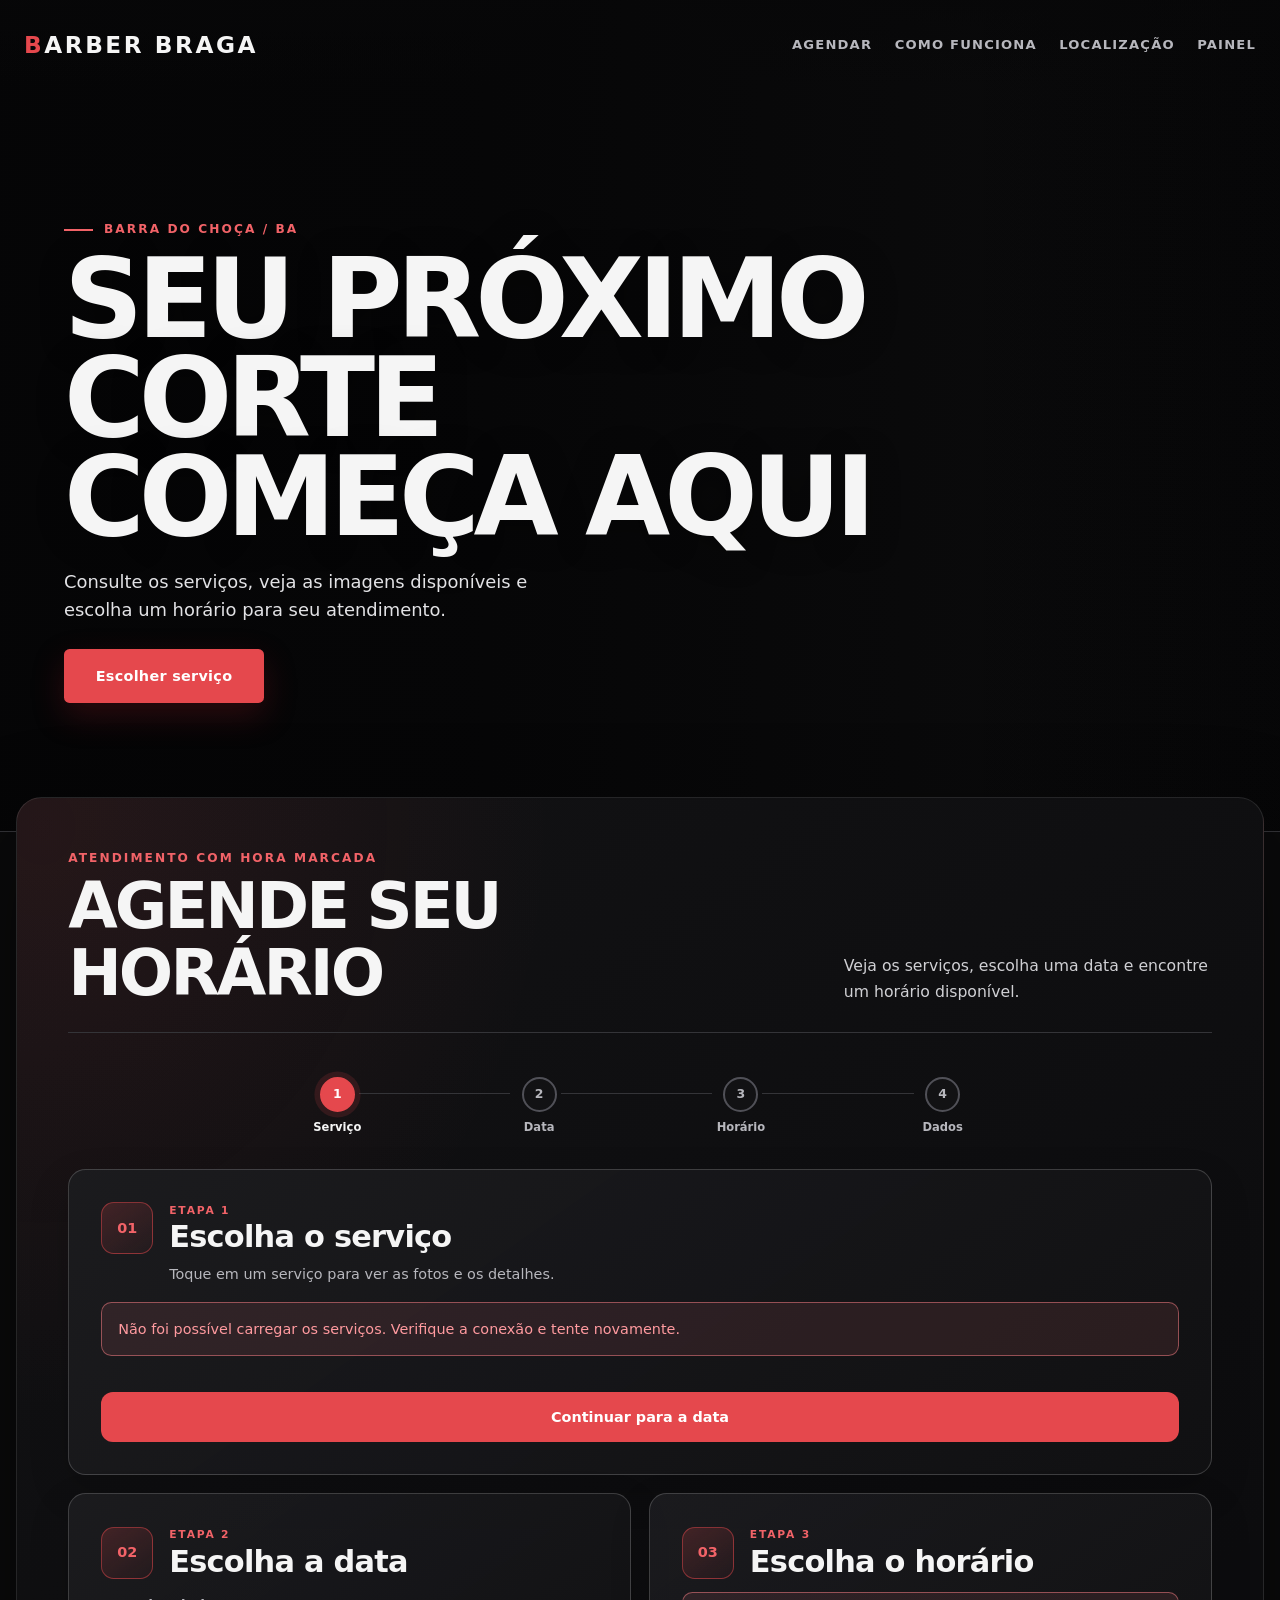
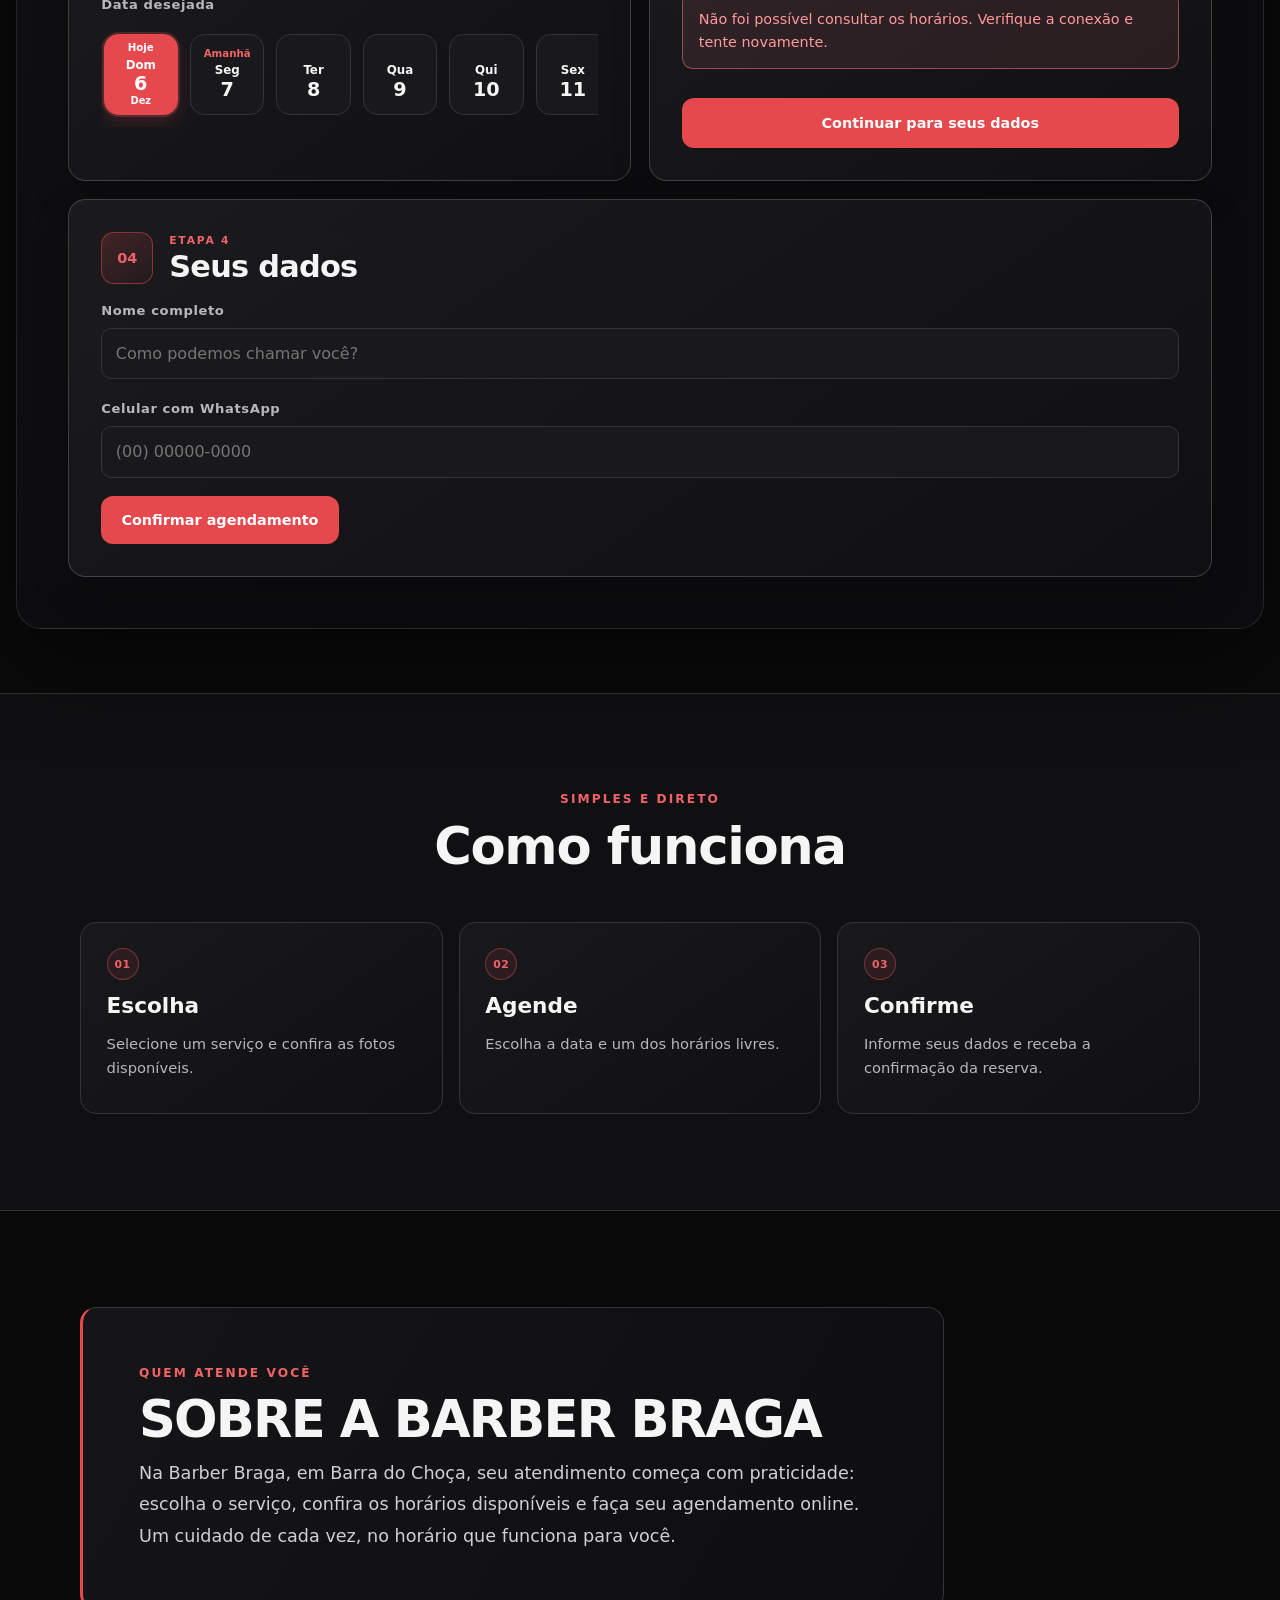
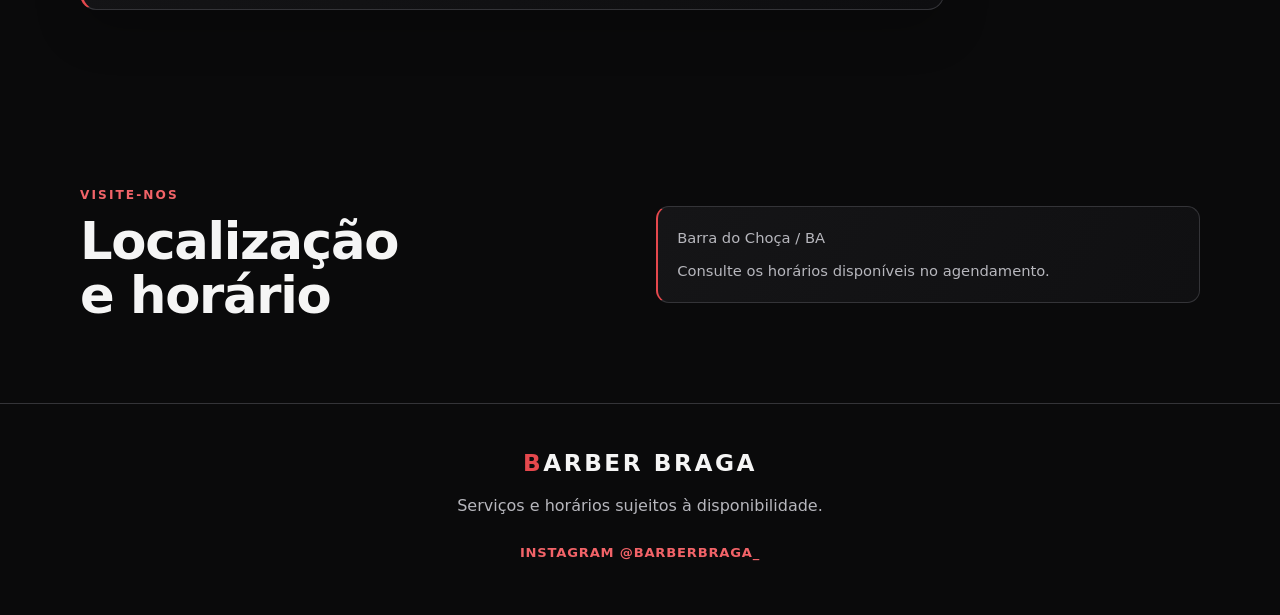
==== commit 029a60e1: "Improve about section and remove admin footer link" ====
--- a/src/main/resources/static/index.html
+++ b/src/main/resources/static/index.html
@@ -148,7 +148,6 @@
     </section>
 
     <section class="about-section wide-container" id="sobre" aria-labelledby="about-title">
-      <img class="about-photo" src="img/barber-placeholder.svg" alt="Ilustração de uma barbearia" width="900" height="1200" loading="lazy" decoding="async">
       <div class="about-copy">
         <p class="section-kicker">Quem atende você</p>
         <h2 id="about-title">Sobre a Barber Braga</h2>
@@ -172,7 +171,6 @@
     <a href="#" class="nav-logo" data-content="brandName"></a>
     <p data-content="footerNote"></p>
     <a class="instagram-link" data-content-href="instagramUrl" data-content="instagramLabel" target="_blank" rel="noopener noreferrer"></a>
-    <a href="admin.html">Painel da barbearia</a>
   </footer>
 
   <script src="js/shared-utils.js"></script>
--- a/src/main/resources/static/css/style.css
+++ b/src/main/resources/static/css/style.css
@@ -1262,6 +1262,94 @@
   margin-top: 0.25rem;
 }
 
+.admin-service-card {
+  align-items: flex-start;
+  margin-bottom: 0.75rem;
+}
+
+.admin-service-card.is-inactive {
+  border-color: rgba(255, 255, 255, 0.12);
+  opacity: 0.88;
+}
+
+.admin-service-card .service-info {
+  min-width: 10rem;
+  flex: 1 1 12rem;
+}
+
+.service-status-badge {
+  display: inline-flex;
+  margin-top: 0.35rem;
+  padding: 0.2rem 0.55rem;
+  border-radius: 999px;
+  background: rgba(105, 215, 174, 0.14);
+  color: var(--color-success);
+  font-size: 0.75rem;
+  font-weight: 700;
+}
+
+.service-status-badge.is-inactive {
+  background: rgba(255, 255, 255, 0.08);
+  color: var(--color-muted);
+}
+
+.admin-service-actions,
+.service-editor-actions {
+  display: flex;
+  flex-wrap: wrap;
+  gap: 0.5rem;
+}
+
+.admin-service-actions > button,
+.service-editor-actions > button {
+  min-width: 44px;
+  min-height: 44px;
+}
+
+.service-editor {
+  margin-top: 1rem;
+}
+
+.service-editor .form-group input[aria-invalid="true"] {
+  border-color: var(--color-danger);
+}
+
+.field-error {
+  display: block;
+  min-height: 1.15rem;
+  color: var(--color-danger);
+  font-size: 0.82rem;
+}
+
+.service-confirm-dialog {
+  width: min(28rem, calc(100vw - 2rem));
+  max-width: none;
+  padding: 1.5rem;
+  border: 1px solid var(--color-border);
+  border-radius: var(--radius-md);
+  background: var(--color-surface-raised);
+  color: var(--color-text);
+}
+
+.service-confirm-dialog::backdrop {
+  background: rgba(0, 0, 0, 0.72);
+}
+
+.service-confirm-dialog form {
+  display: grid;
+  gap: 0.75rem;
+}
+
+.service-confirm-dialog h2,
+.service-confirm-dialog p {
+  margin: 0;
+}
+
+.service-confirm-dialog .service-editor-actions {
+  justify-content: flex-end;
+  margin-top: 0.5rem;
+}
+
 @media (max-width: 700px) {
   .top-nav {
     position: relative;
@@ -1281,6 +1369,18 @@
     font-size: 0.7rem;
   }
 
+  .admin-service-actions {
+    flex: 1 1 100%;
+  }
+
+  .admin-service-actions > button {
+    flex: 1 1 7rem;
+  }
+
+  .service-confirm-dialog {
+    padding: 1.1rem;
+  }
+
   .hero-editorial {
     min-height: min(39rem, 78svh);
     padding: 3rem 1rem 3.5rem;
@@ -1344,12 +1444,6 @@
   .location-section,
   .about-section {
     gap: 1rem;
-  }
-
-  .about-photo {
-    max-height: 22rem;
-    aspect-ratio: 16 / 10;
-    object-position: center 30%;
   }
 
   .agenda-controls input[type="date"] {
@@ -1701,28 +1795,17 @@
 }
 
 .about-section {
-  display: grid;
-  grid-template-columns: minmax(12rem, 0.7fr) minmax(0, 1fr);
-  align-items: center;
-  gap: clamp(1.5rem, 5vw, 4rem);
-  padding-block: clamp(3rem, 7vw, 5rem);
-}
-
-.about-photo {
-  display: block;
-  width: 100%;
-  max-height: 28rem;
-  aspect-ratio: 4 / 3;
-  border: 1px solid rgba(255, 255, 255, 0.15);
-  border-radius: 1.1rem;
-  background: var(--color-surface-raised);
-  object-fit: cover;
-  object-position: center 32%;
-  box-shadow: 0 1.25rem 3rem rgba(0, 0, 0, 0.28);
+  padding-block: clamp(3.5rem, 8vw, 6rem);
 }
 
 .about-copy {
-  max-width: 35rem;
+  max-width: 54rem;
+  padding: clamp(1.5rem, 5vw, 3.5rem);
+  border: 1px solid var(--color-border);
+  border-left: 3px solid var(--color-accent);
+  border-radius: 1rem;
+  background: linear-gradient(120deg, #151517, #0e0e10);
+  box-shadow: 0 1.25rem 3rem rgba(0, 0, 0, 0.2);
 }
 
 .about-copy h2 {
@@ -1735,9 +1818,10 @@
 }
 
 .about-copy > p:last-child {
-  max-width: 34rem;
+  max-width: 46rem;
   color: #d0d0d4;
-  font-size: 1rem;
+  font-size: clamp(1rem, 1.5vw, 1.1rem);
+  line-height: 1.8;
 }
 
 .admin-header {
@@ -1993,14 +2077,7 @@
 }
 
 @media (max-width: 700px) {
-  .about-section {
-    grid-template-columns: minmax(0, 1fr);
-    gap: 1.25rem;
-  }
-
-  .about-photo {
-    max-height: 22rem;
-    aspect-ratio: 16 / 10;
-    object-position: center 30%;
-  }
-}
+  .about-copy {
+    padding: 1.5rem;
+  }
+}
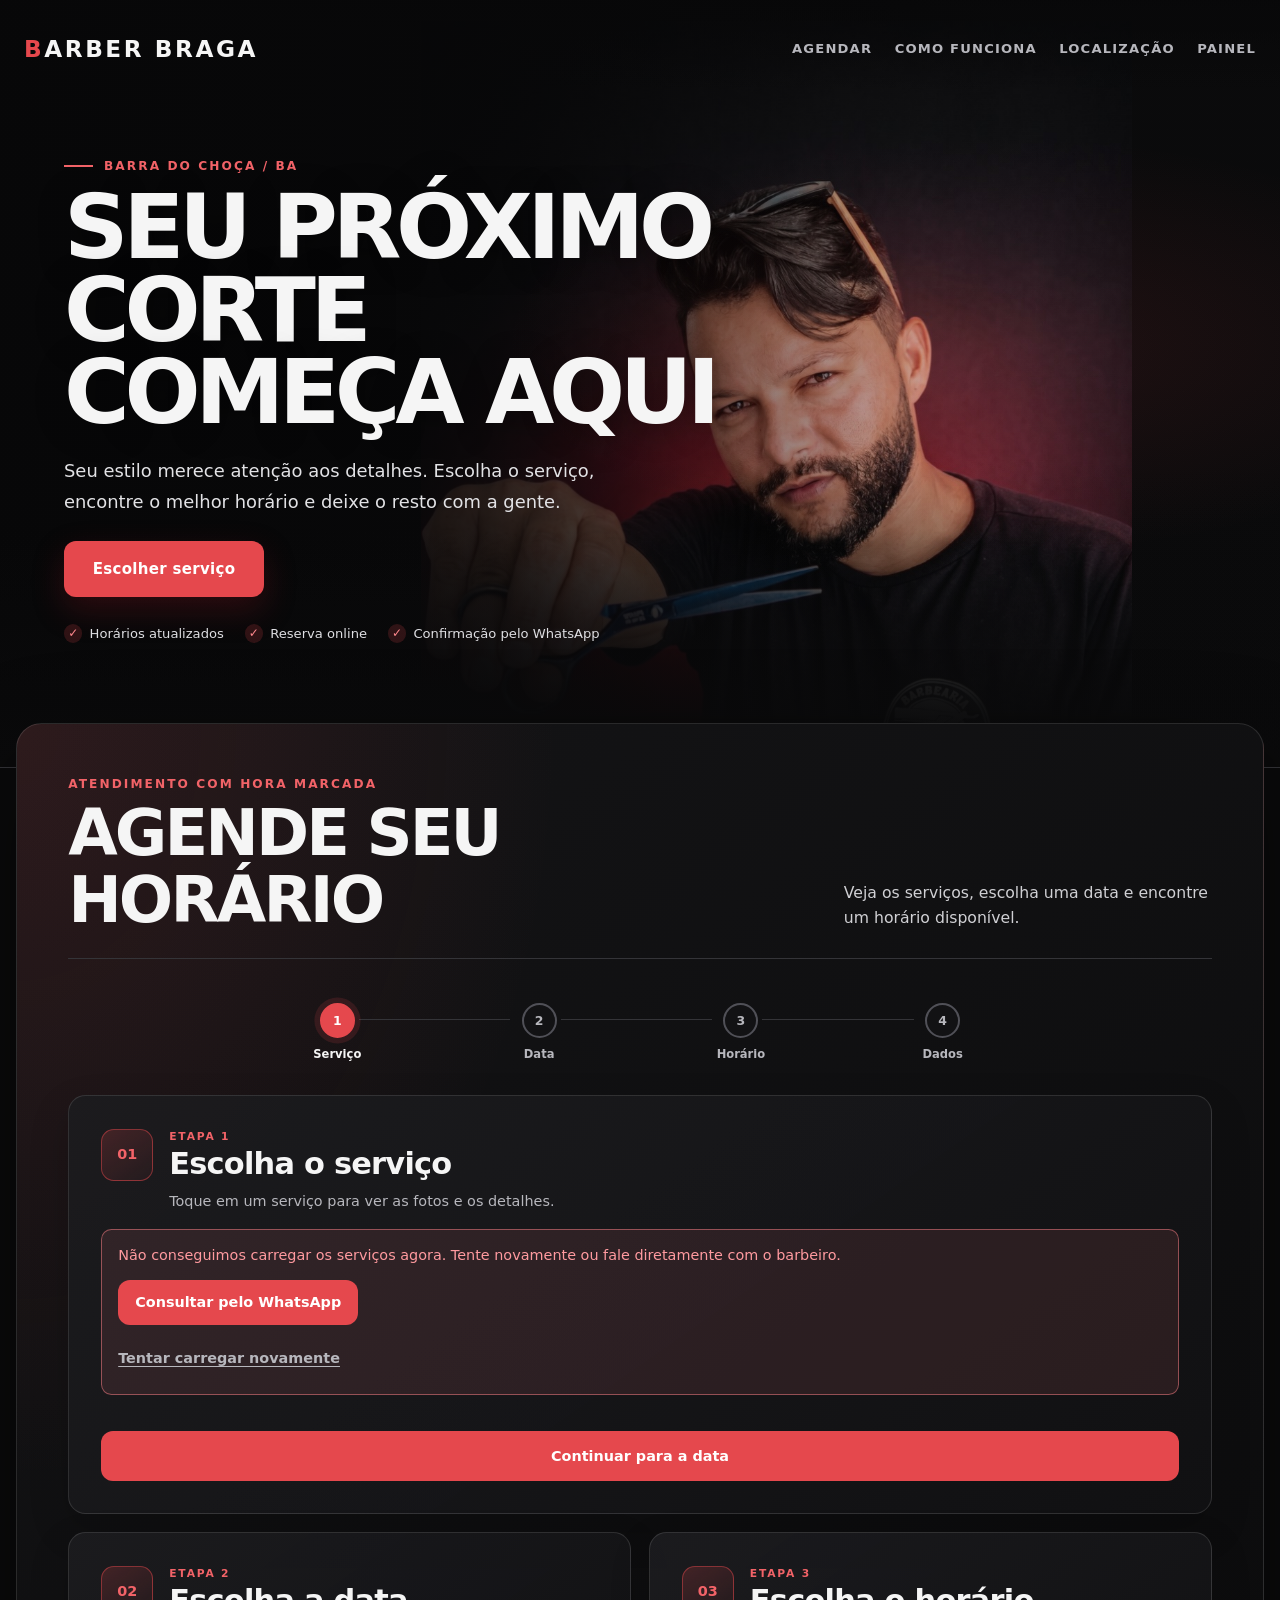
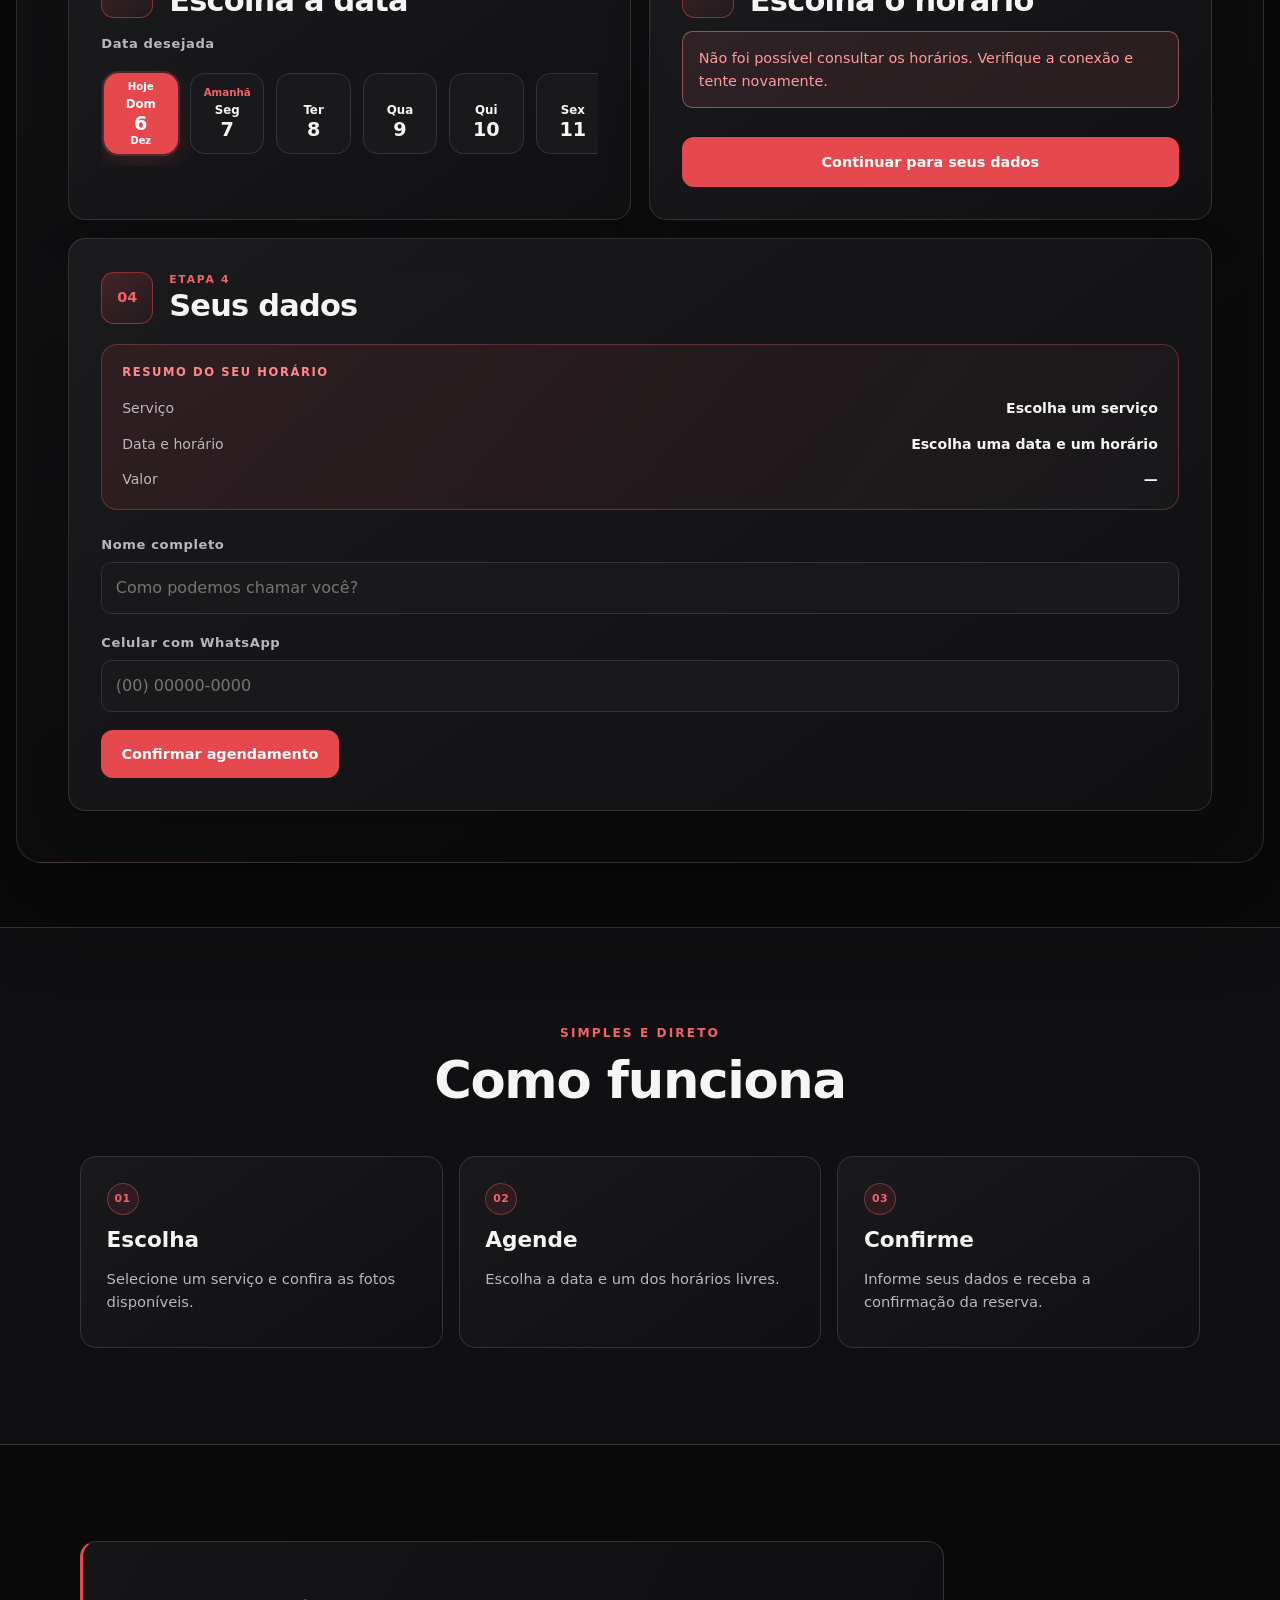
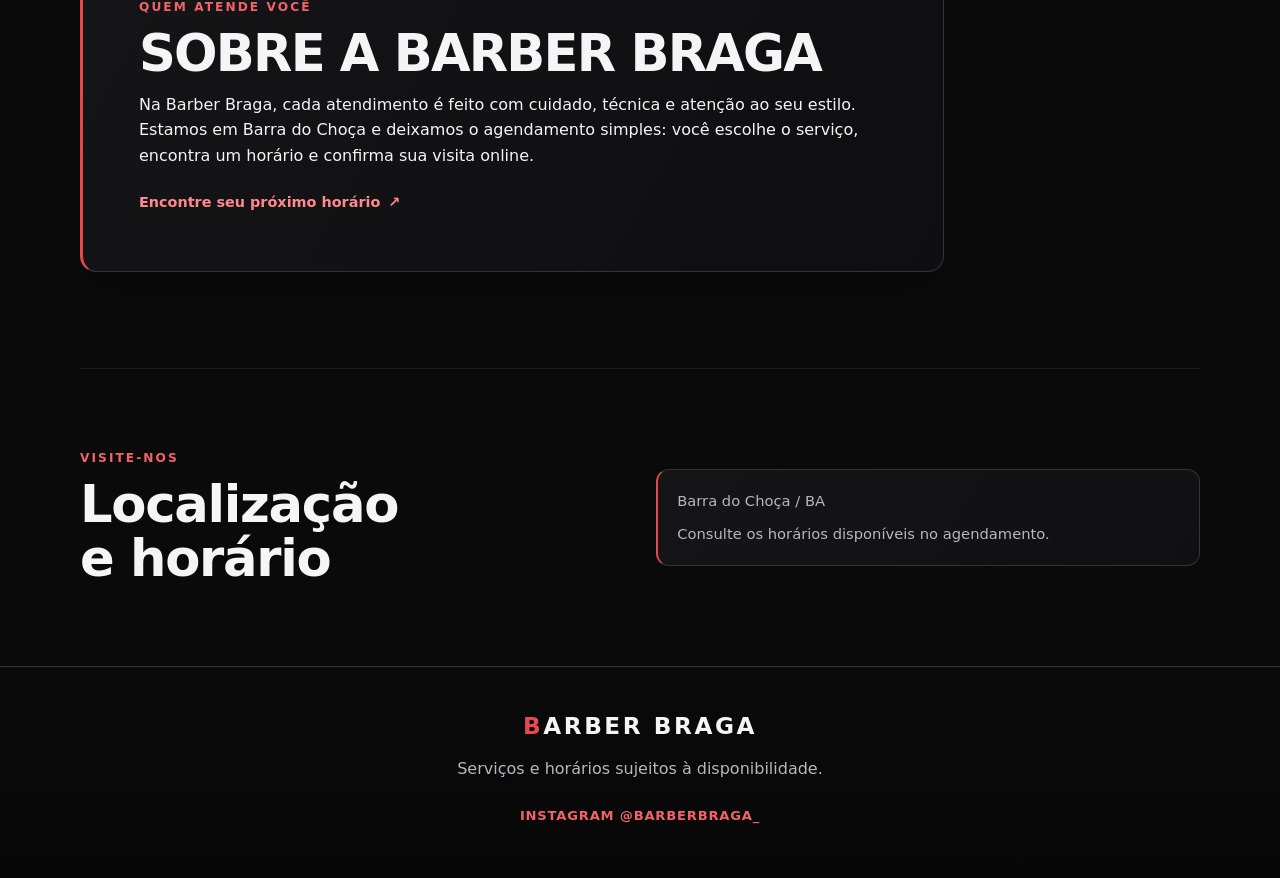
==== commit b421f580: "Polish Barber Braga booking experience" ====
--- a/src/main/resources/static/index.html
+++ b/src/main/resources/static/index.html
@@ -5,7 +5,10 @@
   <meta name="viewport" content="width=device-width, initial-scale=1.0, viewport-fit=cover">
   <meta name="color-scheme" content="dark">
   <meta name="theme-color" content="#0a0a0a">
-  <meta name="description" content="Consulte os serviços disponíveis e escolha um horário para seu atendimento.">
+  <meta name="description" content="Agende seu próximo corte com a Barber Braga, em Barra do Choça. Escolha o serviço e um horário disponível online.">
+  <meta property="og:title" content="Barber Braga — Seu próximo corte começa aqui">
+  <meta property="og:description" content="Escolha seu serviço e agende um horário com a Barber Braga.">
+  <meta property="og:type" content="website">
   <title>Barber Braga — Agendamento</title>
   <link rel="stylesheet" href="css/style.css">
 </head>
@@ -28,6 +31,11 @@
       <div class="hero-actions">
         <a href="#agendamento" class="btn-solid">Escolher serviço</a>
       </div>
+      <ul class="hero-highlights" aria-label="Vantagens do agendamento">
+        <li><span aria-hidden="true">✓</span> Horários atualizados</li>
+        <li><span aria-hidden="true">✓</span> Reserva online</li>
+        <li><span aria-hidden="true">✓</span> Confirmação pelo WhatsApp</li>
+      </ul>
     </div>
   </header>
 
@@ -94,10 +102,11 @@
             <span class="step-num" aria-hidden="true">03</span>
             <div><p class="section-kicker">Etapa 3</p><h2 id="step-3-title" tabindex="-1">Escolha o horário</h2></div>
           </div>
-          <div id="slots-placeholder" class="feedback-box feedback-loading" role="status">Selecione uma data para consultar os horários.</div>
+          <div id="slots-placeholder" class="feedback-box feedback-empty" role="status">Selecione uma data para consultar os horários.</div>
           <div id="slots-loading" class="feedback-box feedback-loading hidden" role="status" aria-live="polite">Consultando horários disponíveis…</div>
           <div id="slots-error" class="feedback-box feedback-error hidden" role="status" aria-live="polite"></div>
           <div id="slots-grid" class="slots-grid hidden" role="group" aria-label="Horários disponíveis"></div>
+          <p id="selected-slot-note" class="selected-slot-note hidden" aria-live="polite"></p>
           <button type="button" class="btn-primary step-continue" id="continue-time">Continuar para seus dados</button>
         </section>
 
@@ -106,6 +115,12 @@
             <span class="step-num" aria-hidden="true">04</span>
             <div><p class="section-kicker">Etapa 4</p><h2 id="step-4-title" tabindex="-1">Seus dados</h2></div>
           </div>
+          <aside id="booking-review" class="booking-review" aria-label="Resumo do agendamento" aria-live="polite">
+            <p class="booking-review-title">Resumo do seu horário</p>
+            <div><span>Serviço</span><strong id="review-service">Escolha um serviço</strong></div>
+            <div><span>Data e horário</span><strong id="review-datetime">Escolha uma data e um horário</strong></div>
+            <div><span>Valor</span><strong id="review-price">—</strong></div>
+          </aside>
           <form id="appointment-form" novalidate>
             <div class="form-group">
               <label for="client-name">Nome completo</label>
@@ -152,6 +167,7 @@
         <p class="section-kicker">Quem atende você</p>
         <h2 id="about-title">Sobre a Barber Braga</h2>
         <p data-content="aboutDescription"></p>
+        <a href="#agendamento" class="about-link">Encontre seu próximo horário <span aria-hidden="true">↗</span></a>
       </div>
     </section>
 
--- a/src/main/resources/static/css/style.css
+++ b/src/main/resources/static/css/style.css
@@ -803,9 +803,32 @@
 }
 
 .feedback-loading {
+  display: flex;
+  align-items: center;
+  gap: 0.7rem;
   border-color: var(--color-border);
   background: var(--color-surface-raised);
   color: var(--color-muted);
+}
+
+.feedback-loading::before,
+#btn-submit-booking[aria-busy="true"]::before {
+  width: 1rem;
+  height: 1rem;
+  flex: 0 0 auto;
+  border: 2px solid currentColor;
+  border-right-color: transparent;
+  border-radius: 50%;
+  animation: status-spin 0.75s linear infinite;
+  content: "";
+}
+
+#btn-submit-booking[aria-busy="true"]::before {
+  margin-right: 0.6rem;
+}
+
+@keyframes status-spin {
+  to { transform: rotate(1turn); }
 }
 
 .feedback-empty {
@@ -2081,3 +2104,264 @@
     padding: 1.5rem;
   }
 }
+
+/* Barber Braga — acabamento premium e leitura mais direta no celular. */
+.hero-editorial {
+  min-height: min(48rem, 92svh);
+  padding-top: 9rem;
+  padding-bottom: clamp(5rem, 9vw, 7.5rem);
+  background:
+    linear-gradient(90deg, rgba(7, 7, 8, 0.97) 0%, rgba(7, 7, 8, 0.84) 38%, rgba(7, 7, 8, 0.12) 78%),
+    linear-gradient(0deg, var(--color-page), transparent 40%),
+    url("../img/barbeiro.jpg") 74% 34% / auto 92% no-repeat,
+    #0b0b0c;
+}
+
+.hero-editorial::before {
+  display: none;
+}
+
+.hero-editorial::after {
+  background:
+    radial-gradient(ellipse at 78% 45%, rgba(229, 72, 77, 0.1), transparent 31rem),
+    linear-gradient(0deg, var(--color-page) 0%, transparent 31%);
+}
+
+.hero-content {
+  width: min(100%, 58rem);
+}
+
+.hero-title {
+  max-width: 13ch;
+  font-size: clamp(3.1rem, 7vw, 6.35rem);
+  letter-spacing: -0.06em;
+  line-height: 0.92;
+}
+
+.hero-description {
+  max-width: 34rem;
+  line-height: 1.75;
+}
+
+.hero-highlights {
+  display: flex;
+  flex-wrap: wrap;
+  gap: 0.65rem 1.3rem;
+  margin-top: 1.6rem;
+  padding: 0;
+  color: #dedee2;
+  font-size: 0.82rem;
+  list-style: none;
+}
+
+.hero-highlights li {
+  display: inline-flex;
+  align-items: center;
+  gap: 0.45rem;
+}
+
+.hero-highlights li span {
+  display: grid;
+  width: 1.15rem;
+  height: 1.15rem;
+  place-items: center;
+  border-radius: 50%;
+  background: rgba(229, 72, 77, 0.18);
+  color: #ff898e;
+  font-size: 0.75rem;
+  font-weight: 900;
+}
+
+.hero-actions .btn-solid {
+  min-height: 3.5rem;
+  padding-inline: 1.6rem;
+  border-radius: 0.75rem;
+  font-size: 0.94rem;
+}
+
+.booking-section {
+  margin-top: -2.8rem;
+  border-color: rgba(255, 255, 255, 0.12);
+  background:
+    radial-gradient(ellipse at 0 0, rgba(229, 72, 77, 0.12), transparent 34rem),
+    linear-gradient(145deg, #141416, #0b0b0c 78%);
+}
+
+.booking-section > .section-header h2 {
+  max-width: 13ch;
+  text-wrap: balance;
+}
+
+.booking-step {
+  border-color: rgba(255, 255, 255, 0.12);
+  transition: border-color 180ms ease, background-color 180ms ease, box-shadow 180ms ease;
+}
+
+.booking-step:focus-within {
+  border-color: rgba(242, 99, 104, 0.55);
+}
+
+.service-info .desc {
+  line-height: 1.55;
+}
+
+.service-card-footer {
+  align-items: center;
+  flex-wrap: wrap;
+  gap: 0.6rem;
+}
+
+.service-duration {
+  color: #b9b9c0;
+  font-size: 0.78rem;
+  font-weight: 700;
+}
+
+.service-radio-label {
+  margin-left: auto;
+}
+
+.selected-slot-note {
+  margin: 0.25rem 0 1rem;
+  padding: 0.8rem 1rem;
+  border: 1px solid rgba(229, 72, 77, 0.34);
+  border-radius: 0.75rem;
+  background: rgba(229, 72, 77, 0.1);
+  color: #ffe3e4;
+  font-size: 0.9rem;
+  font-weight: 700;
+}
+
+.booking-review {
+  display: grid;
+  gap: 0.8rem;
+  margin: 1.2rem 0 1.5rem;
+  padding: 1.15rem 1.25rem;
+  border: 1px solid rgba(242, 99, 104, 0.3);
+  border-radius: 1rem;
+  background: linear-gradient(125deg, rgba(229, 72, 77, 0.11), rgba(255, 255, 255, 0.025));
+}
+
+.booking-review-title {
+  margin: 0 0 0.2rem;
+  color: #ff898e;
+  font-size: 0.72rem;
+  font-weight: 850;
+  letter-spacing: 0.14em;
+  text-transform: uppercase;
+}
+
+.booking-review > div {
+  display: flex;
+  justify-content: space-between;
+  gap: 1rem;
+  color: #b9b9c0;
+  font-size: 0.88rem;
+}
+
+.booking-review strong {
+  color: var(--color-text);
+  text-align: right;
+}
+
+.catalog-contact-link {
+  display: inline-flex;
+  width: fit-content;
+  min-height: 2.8rem;
+  align-items: center;
+  margin-top: 0.8rem;
+  padding: 0.7rem 1rem;
+  color: #fff;
+  font-weight: 800;
+  text-decoration: none;
+}
+
+.catalog-retry {
+  display: block;
+  width: fit-content;
+  margin-top: 0.7rem;
+}
+
+.about-link {
+  display: inline-flex;
+  align-items: center;
+  gap: 0.5rem;
+  margin-top: 1.4rem;
+  color: #ff898e;
+  font-size: 0.9rem;
+  font-weight: 800;
+  text-decoration: none;
+}
+
+.about-link:hover {
+  color: #fff;
+}
+
+.location-section {
+  border-top: 1px solid rgba(255, 255, 255, 0.08);
+}
+
+.site-footer {
+  background: linear-gradient(180deg, #0a0a0b, #070708);
+}
+
+@media (min-width: 1100px) {
+  .top-nav {
+    padding-top: 1.65rem;
+  }
+
+  .hero-content {
+    padding-bottom: 0.5rem;
+  }
+}
+
+@media (max-width: 700px) {
+  .hero-editorial {
+    min-height: min(45rem, 91svh);
+    align-items: flex-end;
+    padding: 7.5rem 1.1rem 5rem;
+    background:
+      linear-gradient(90deg, rgba(7, 7, 8, 0.94), rgba(7, 7, 8, 0.58) 68%, rgba(7, 7, 8, 0.28)),
+      linear-gradient(0deg, var(--color-page), transparent 42%),
+      url("../img/barbeiro.jpg") 62% 20% / auto 82% no-repeat,
+      #0b0b0c;
+  }
+
+  .hero-editorial::after {
+    background: linear-gradient(0deg, var(--color-page) 0%, transparent 24%);
+  }
+
+  .hero-title {
+    max-width: 12ch;
+    font-size: clamp(3rem, 12vw, 4.8rem);
+  }
+
+  .hero-highlights {
+    gap: 0.55rem 0.9rem;
+    max-width: 28rem;
+    font-size: 0.76rem;
+  }
+
+  .booking-section {
+    margin-top: -1.55rem;
+  }
+
+  .booking-review > div {
+    flex-direction: column;
+    gap: 0.15rem;
+  }
+
+  .booking-review strong {
+    text-align: left;
+  }
+}
+
+@media (max-width: 390px) {
+  .hero-highlights li:last-child {
+    flex-basis: 100%;
+  }
+
+  .booking-progress .progress-step {
+    font-size: 0.6rem;
+  }
+}
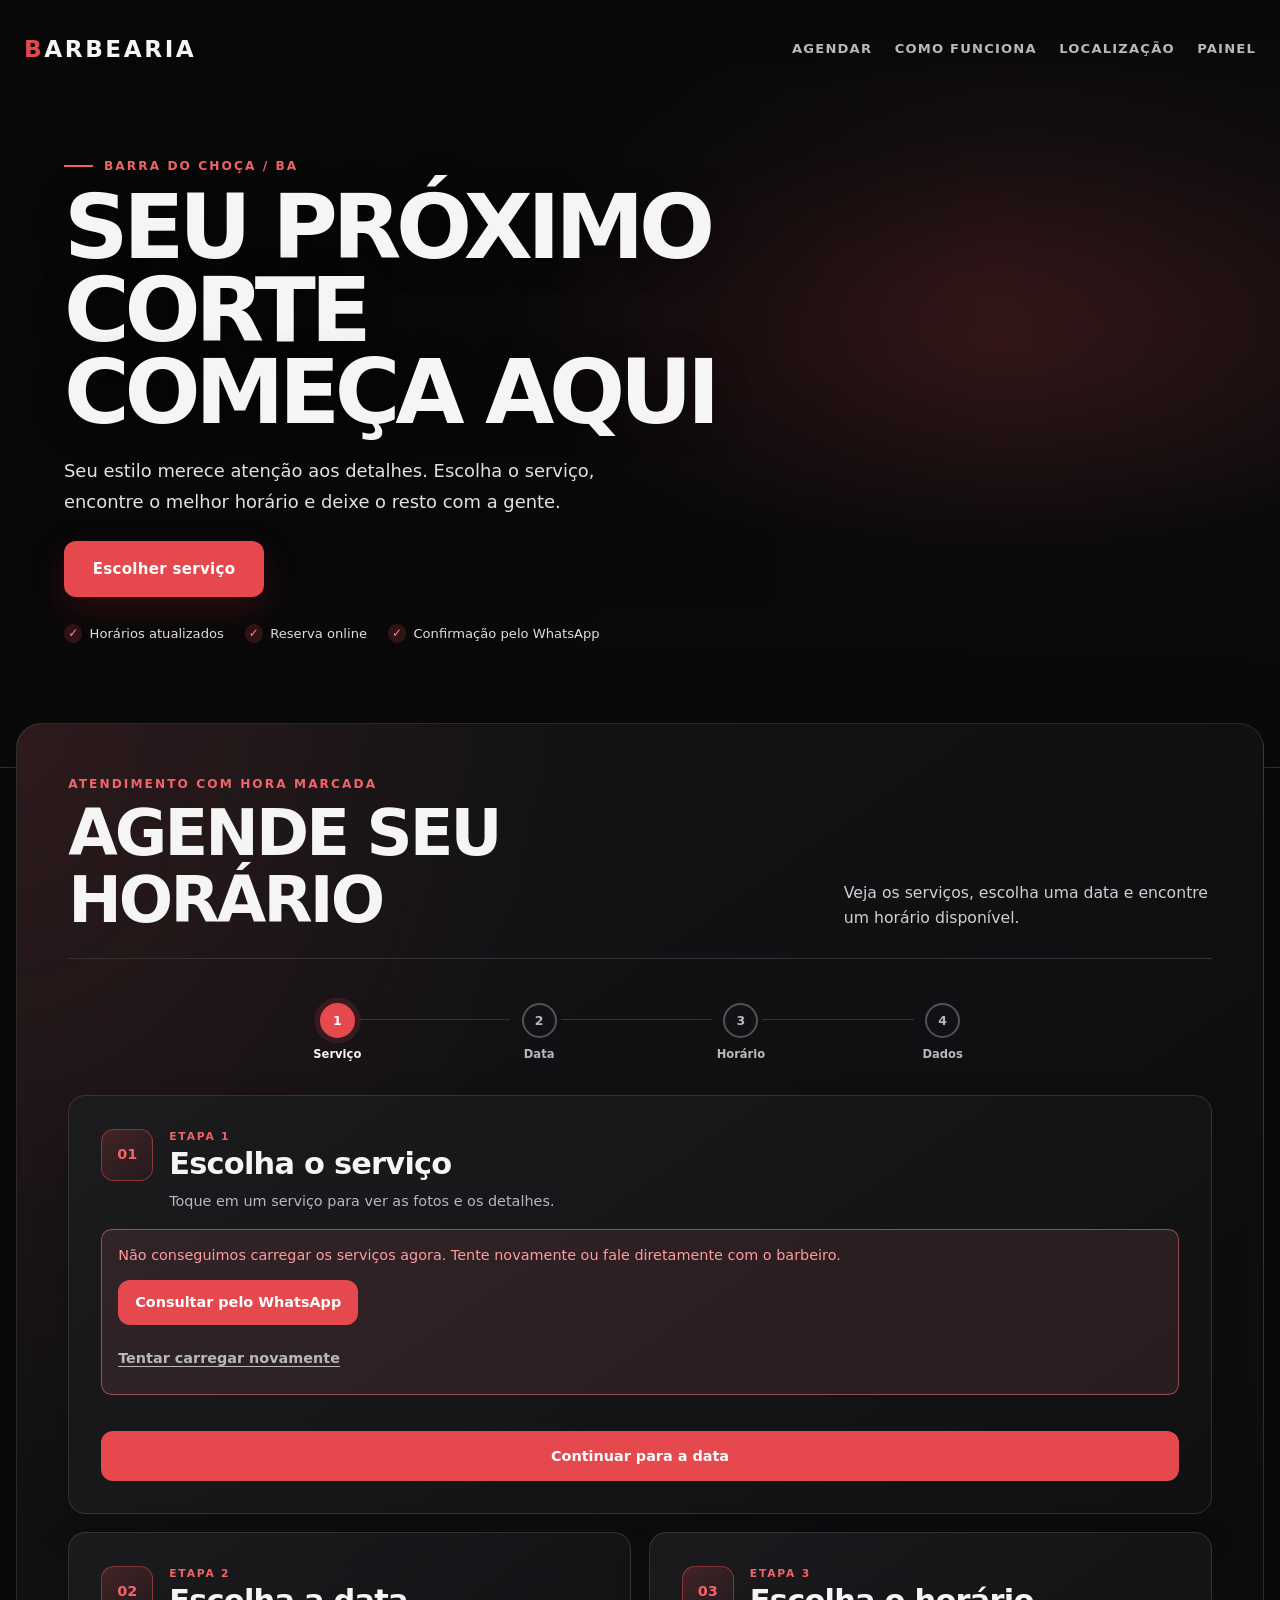
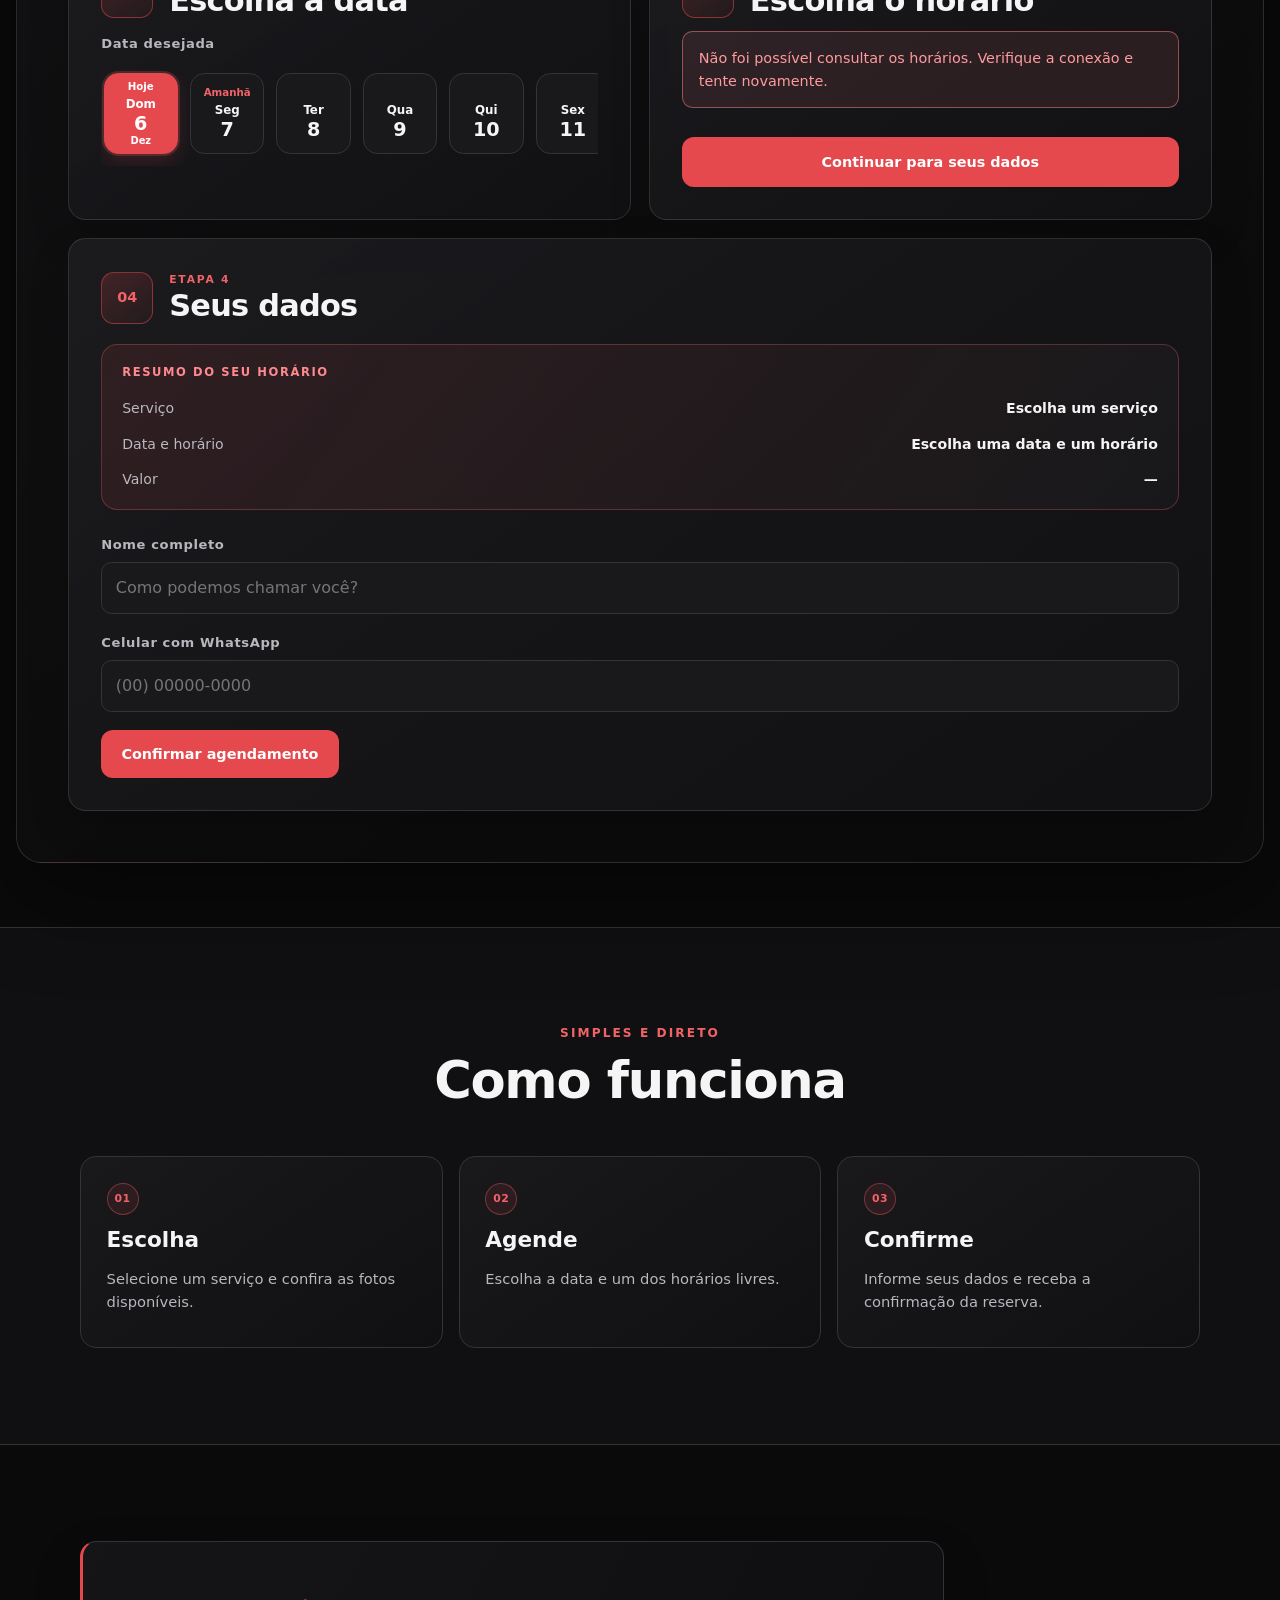
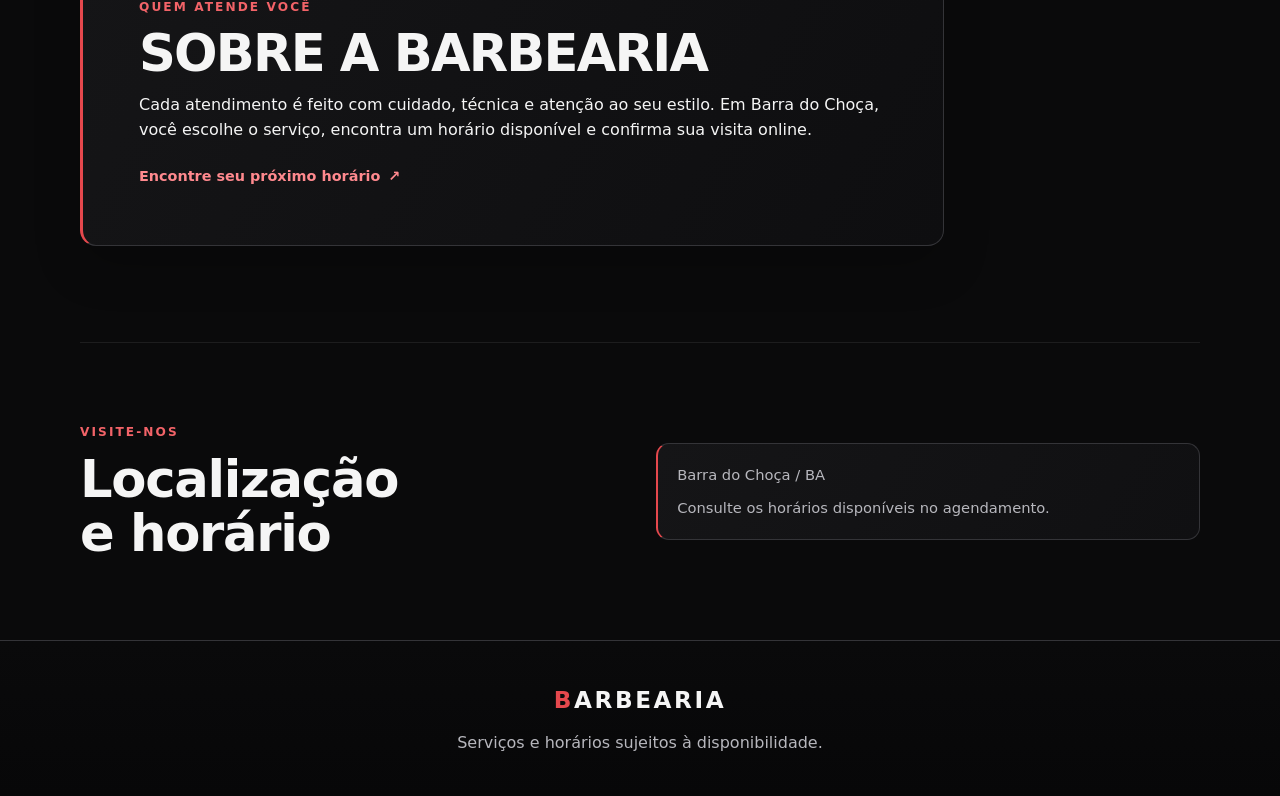
==== commit 4678c788: "Remove Barber Braga branding and Instagram" ====
--- a/src/main/resources/static/index.html
+++ b/src/main/resources/static/index.html
@@ -5,11 +5,11 @@
   <meta name="viewport" content="width=device-width, initial-scale=1.0, viewport-fit=cover">
   <meta name="color-scheme" content="dark">
   <meta name="theme-color" content="#0a0a0a">
-  <meta name="description" content="Agende seu próximo corte com a Barber Braga, em Barra do Choça. Escolha o serviço e um horário disponível online.">
-  <meta property="og:title" content="Barber Braga — Seu próximo corte começa aqui">
-  <meta property="og:description" content="Escolha seu serviço e agende um horário com a Barber Braga.">
+  <meta name="description" content="Agende seu próximo corte em Barra do Choça. Escolha o serviço e um horário disponível online.">
+  <meta property="og:title" content="Barbearia — Seu próximo corte começa aqui">
+  <meta property="og:description" content="Escolha seu serviço e agende um horário online.">
   <meta property="og:type" content="website">
-  <title>Barber Braga — Agendamento</title>
+  <title>Barbearia — Agendamento</title>
   <link rel="stylesheet" href="css/style.css">
 </head>
 <body class="public-page">
@@ -165,7 +165,7 @@
     <section class="about-section wide-container" id="sobre" aria-labelledby="about-title">
       <div class="about-copy">
         <p class="section-kicker">Quem atende você</p>
-        <h2 id="about-title">Sobre a Barber Braga</h2>
+        <h2 id="about-title">Sobre a barbearia</h2>
         <p data-content="aboutDescription"></p>
         <a href="#agendamento" class="about-link">Encontre seu próximo horário <span aria-hidden="true">↗</span></a>
       </div>
@@ -186,7 +186,6 @@
   <footer class="site-footer">
     <a href="#" class="nav-logo" data-content="brandName"></a>
     <p data-content="footerNote"></p>
-    <a class="instagram-link" data-content-href="instagramUrl" data-content="instagramLabel" target="_blank" rel="noopener noreferrer"></a>
   </footer>
 
   <script src="js/shared-utils.js"></script>
--- a/src/main/resources/static/css/style.css
+++ b/src/main/resources/static/css/style.css
@@ -155,7 +155,7 @@
   background:
     linear-gradient(90deg, rgba(7, 7, 8, 0.94) 0%, rgba(7, 7, 8, 0.76) 44%, rgba(7, 7, 8, 0.2) 100%),
     linear-gradient(0deg, var(--color-page), transparent 68%),
-    url("../img/barbeiro.jpg") center 28% / cover,
+    radial-gradient(ellipse at 78% 42%, rgba(229, 72, 77, 0.14), transparent 34rem),
     #161618;
   border-bottom: 1px solid var(--color-border);
 }
@@ -1542,7 +1542,7 @@
 .hero-editorial::before {
   position: absolute;
   inset: 0;
-  background: url("../img/barbeiro.jpg") right 8% center / auto 82% no-repeat;
+  background: radial-gradient(ellipse at 72% 46%, rgba(229, 72, 77, 0.12), transparent 36rem);
   content: "";
   pointer-events: none;
   -webkit-mask-image: linear-gradient(90deg, transparent 0%, #000 46%, #000 82%, transparent 100%);
@@ -2113,7 +2113,7 @@
   background:
     linear-gradient(90deg, rgba(7, 7, 8, 0.97) 0%, rgba(7, 7, 8, 0.84) 38%, rgba(7, 7, 8, 0.12) 78%),
     linear-gradient(0deg, var(--color-page), transparent 40%),
-    url("../img/barbeiro.jpg") 74% 34% / auto 92% no-repeat,
+    radial-gradient(ellipse at 76% 38%, rgba(229, 72, 77, 0.12), transparent 34rem),
     #0b0b0c;
 }
 
@@ -2323,7 +2323,7 @@
     background:
       linear-gradient(90deg, rgba(7, 7, 8, 0.94), rgba(7, 7, 8, 0.58) 68%, rgba(7, 7, 8, 0.28)),
       linear-gradient(0deg, var(--color-page), transparent 42%),
-      url("../img/barbeiro.jpg") 62% 20% / auto 82% no-repeat,
+      radial-gradient(ellipse at 65% 25%, rgba(229, 72, 77, 0.1), transparent 27rem),
       #0b0b0c;
   }
 
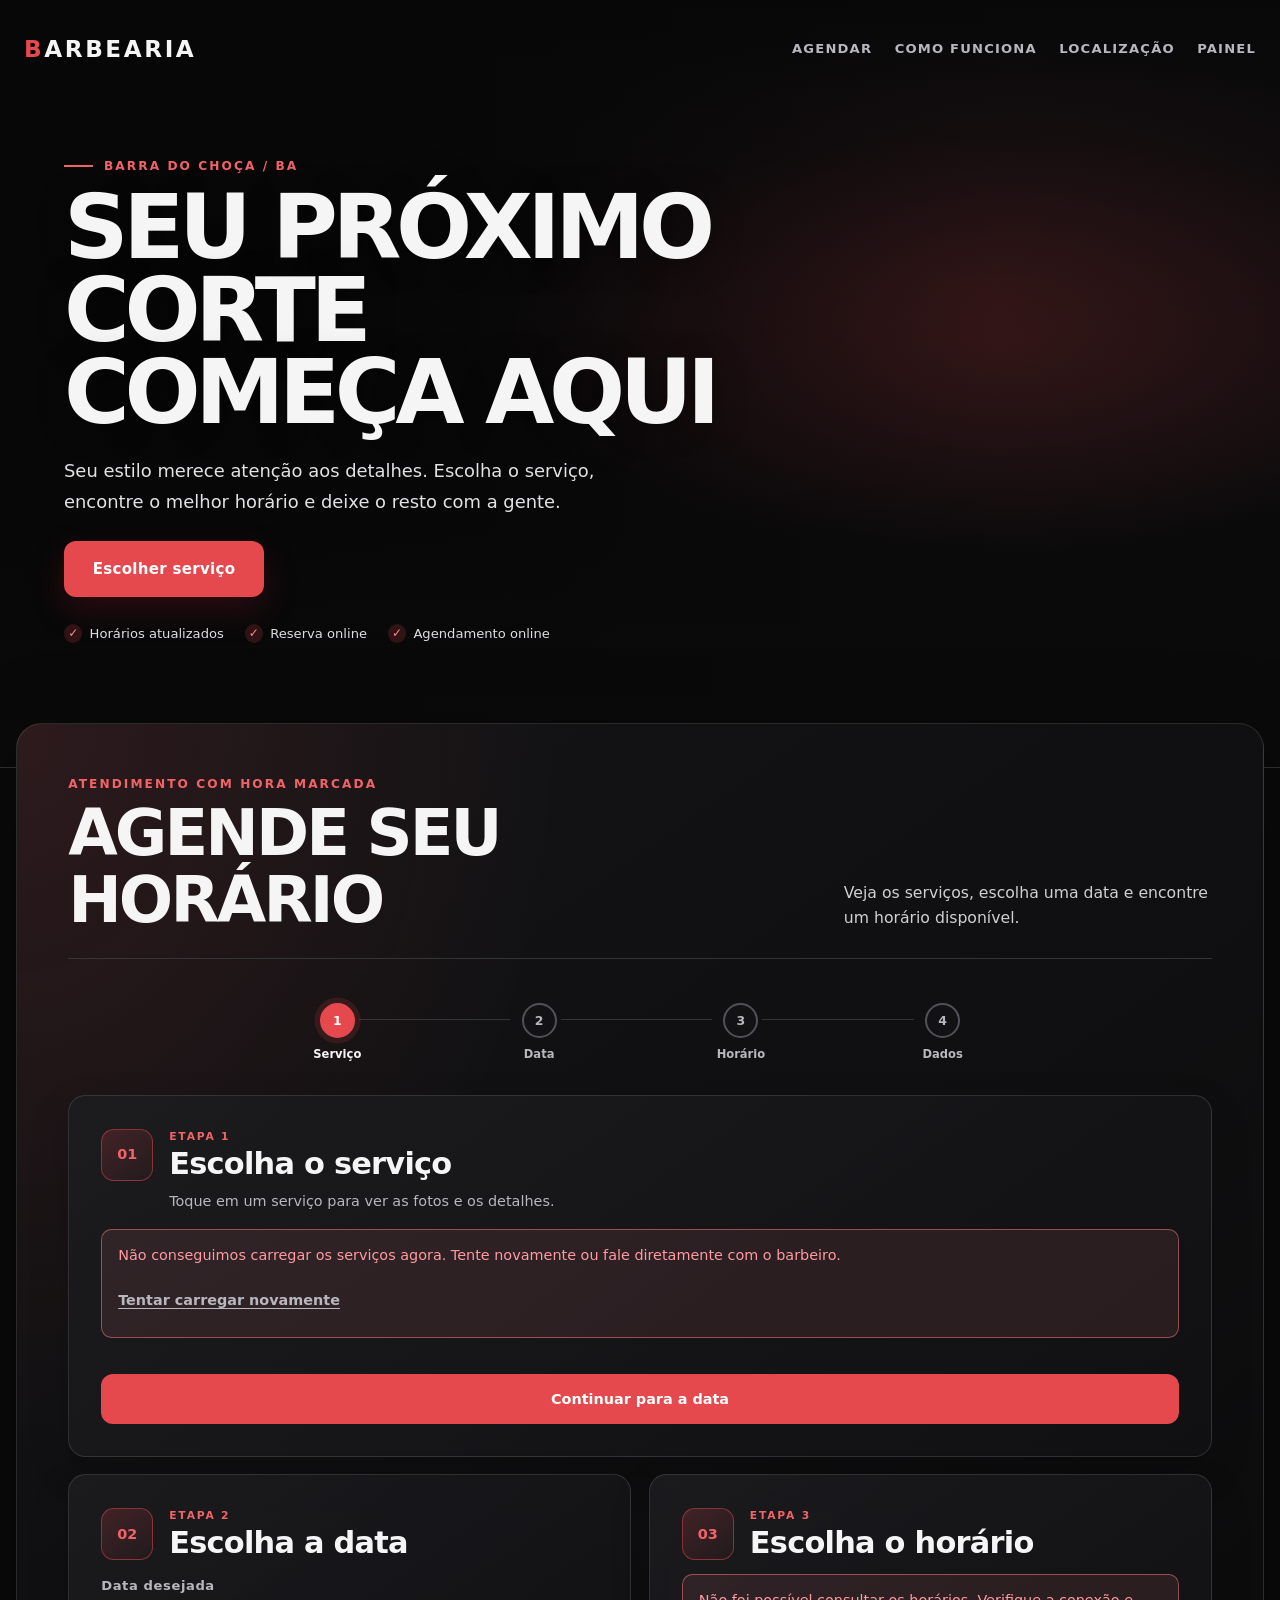
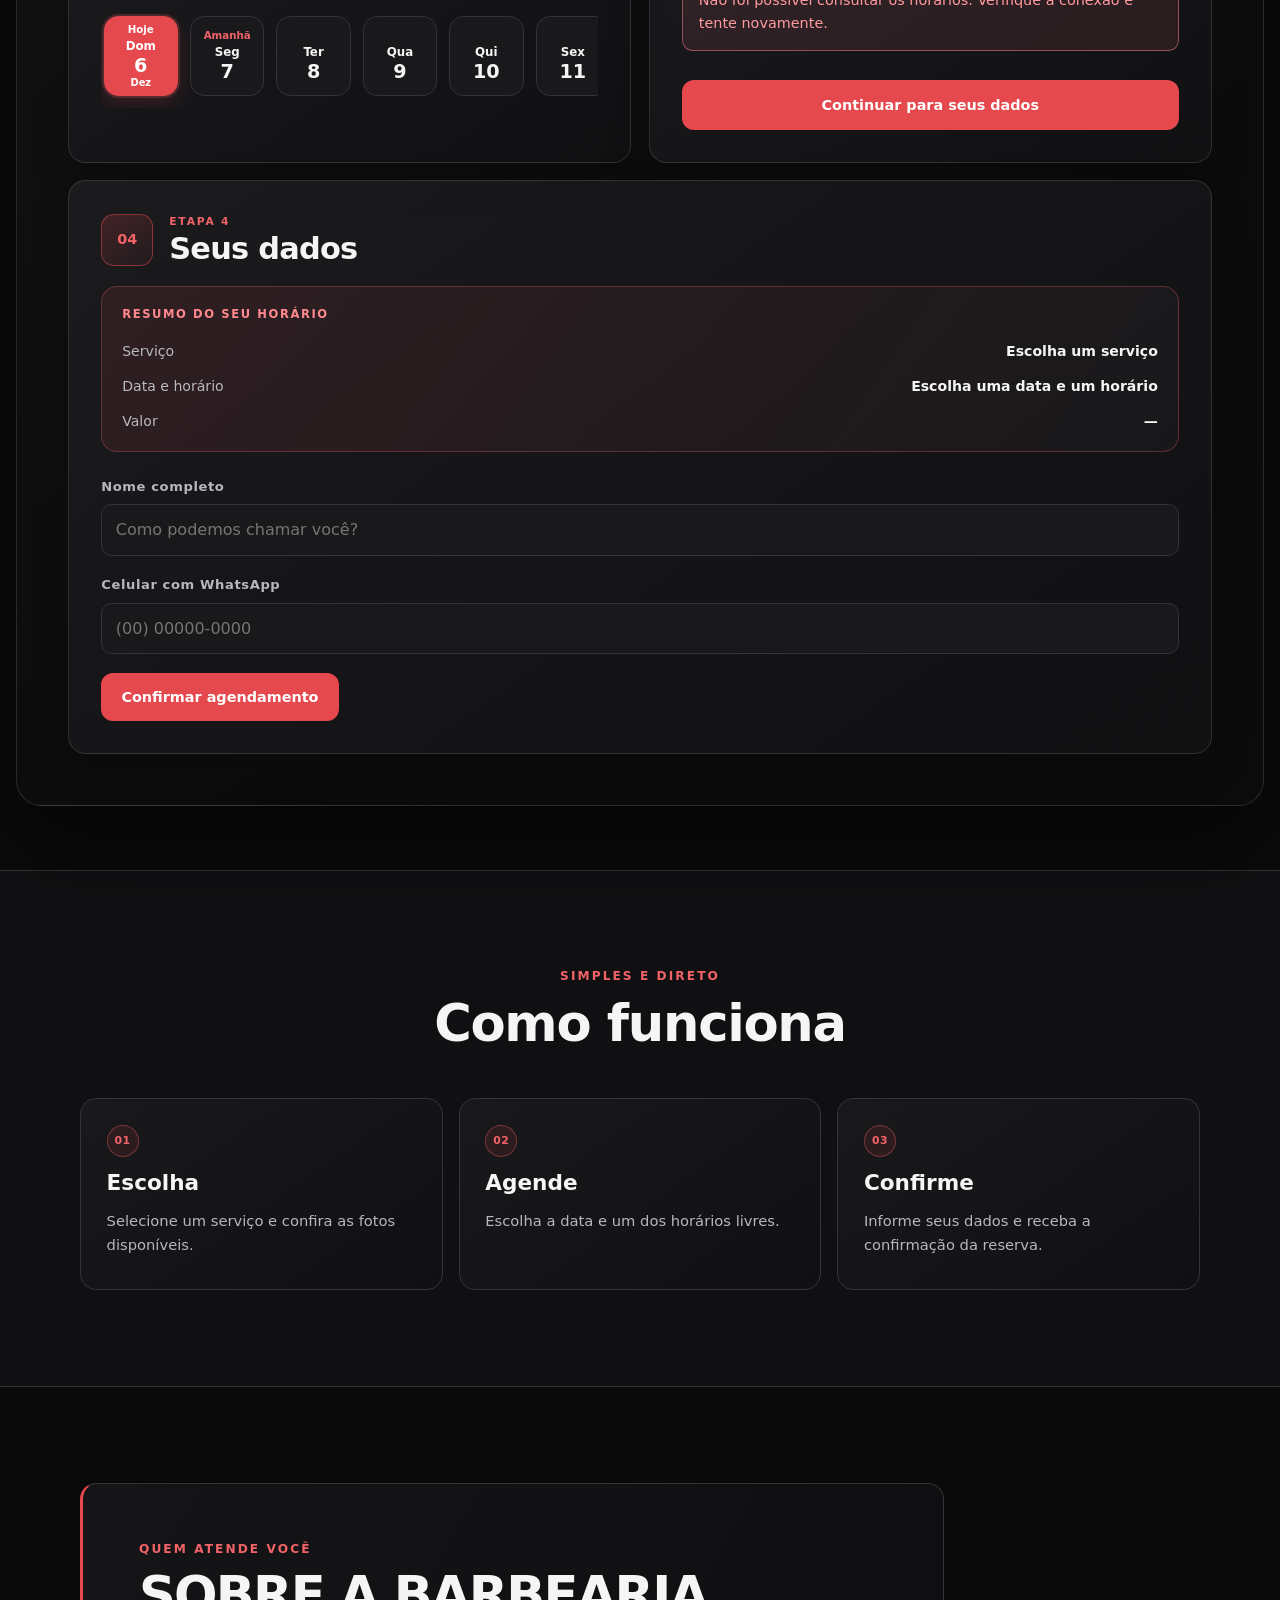
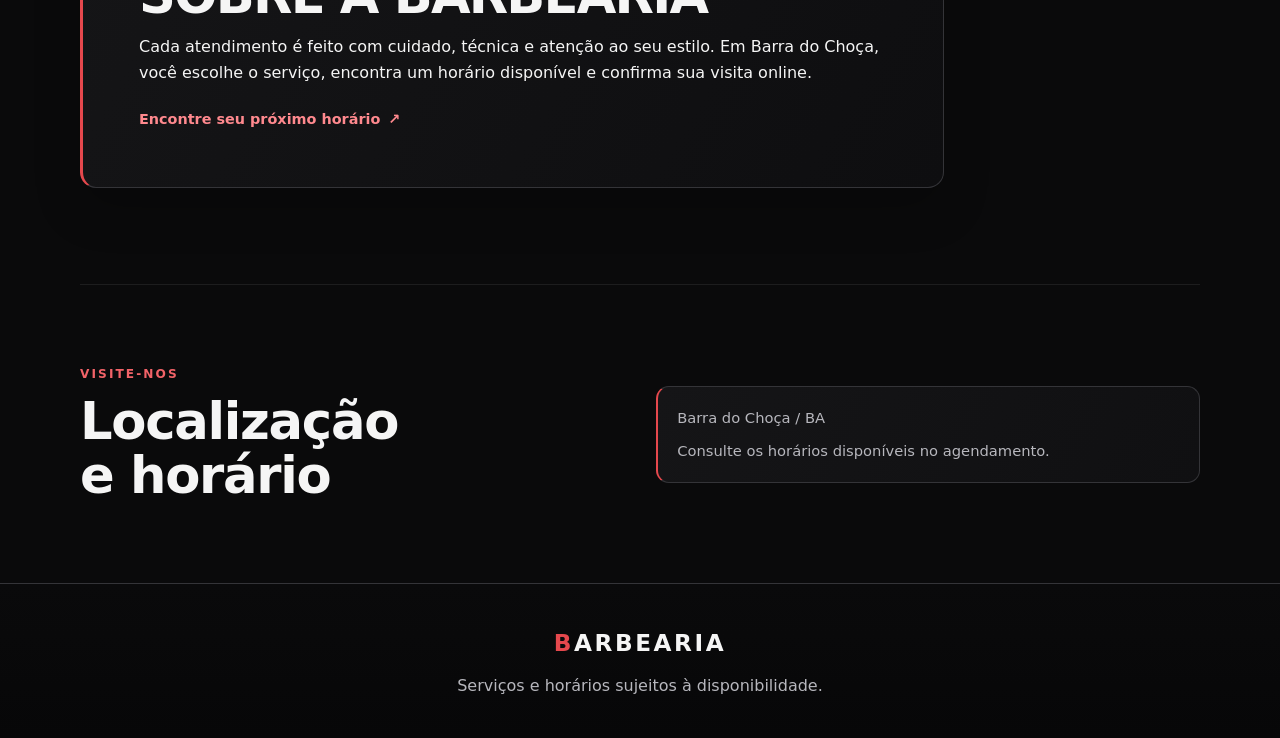
==== commit 9fa87879: "Disable barber WhatsApp contact for now" ====
--- a/src/main/resources/static/index.html
+++ b/src/main/resources/static/index.html
@@ -34,7 +34,7 @@
       <ul class="hero-highlights" aria-label="Vantagens do agendamento">
         <li><span aria-hidden="true">✓</span> Horários atualizados</li>
         <li><span aria-hidden="true">✓</span> Reserva online</li>
-        <li><span aria-hidden="true">✓</span> Confirmação pelo WhatsApp</li>
+        <li><span aria-hidden="true">✓</span> Agendamento online</li>
       </ul>
     </div>
   </header>
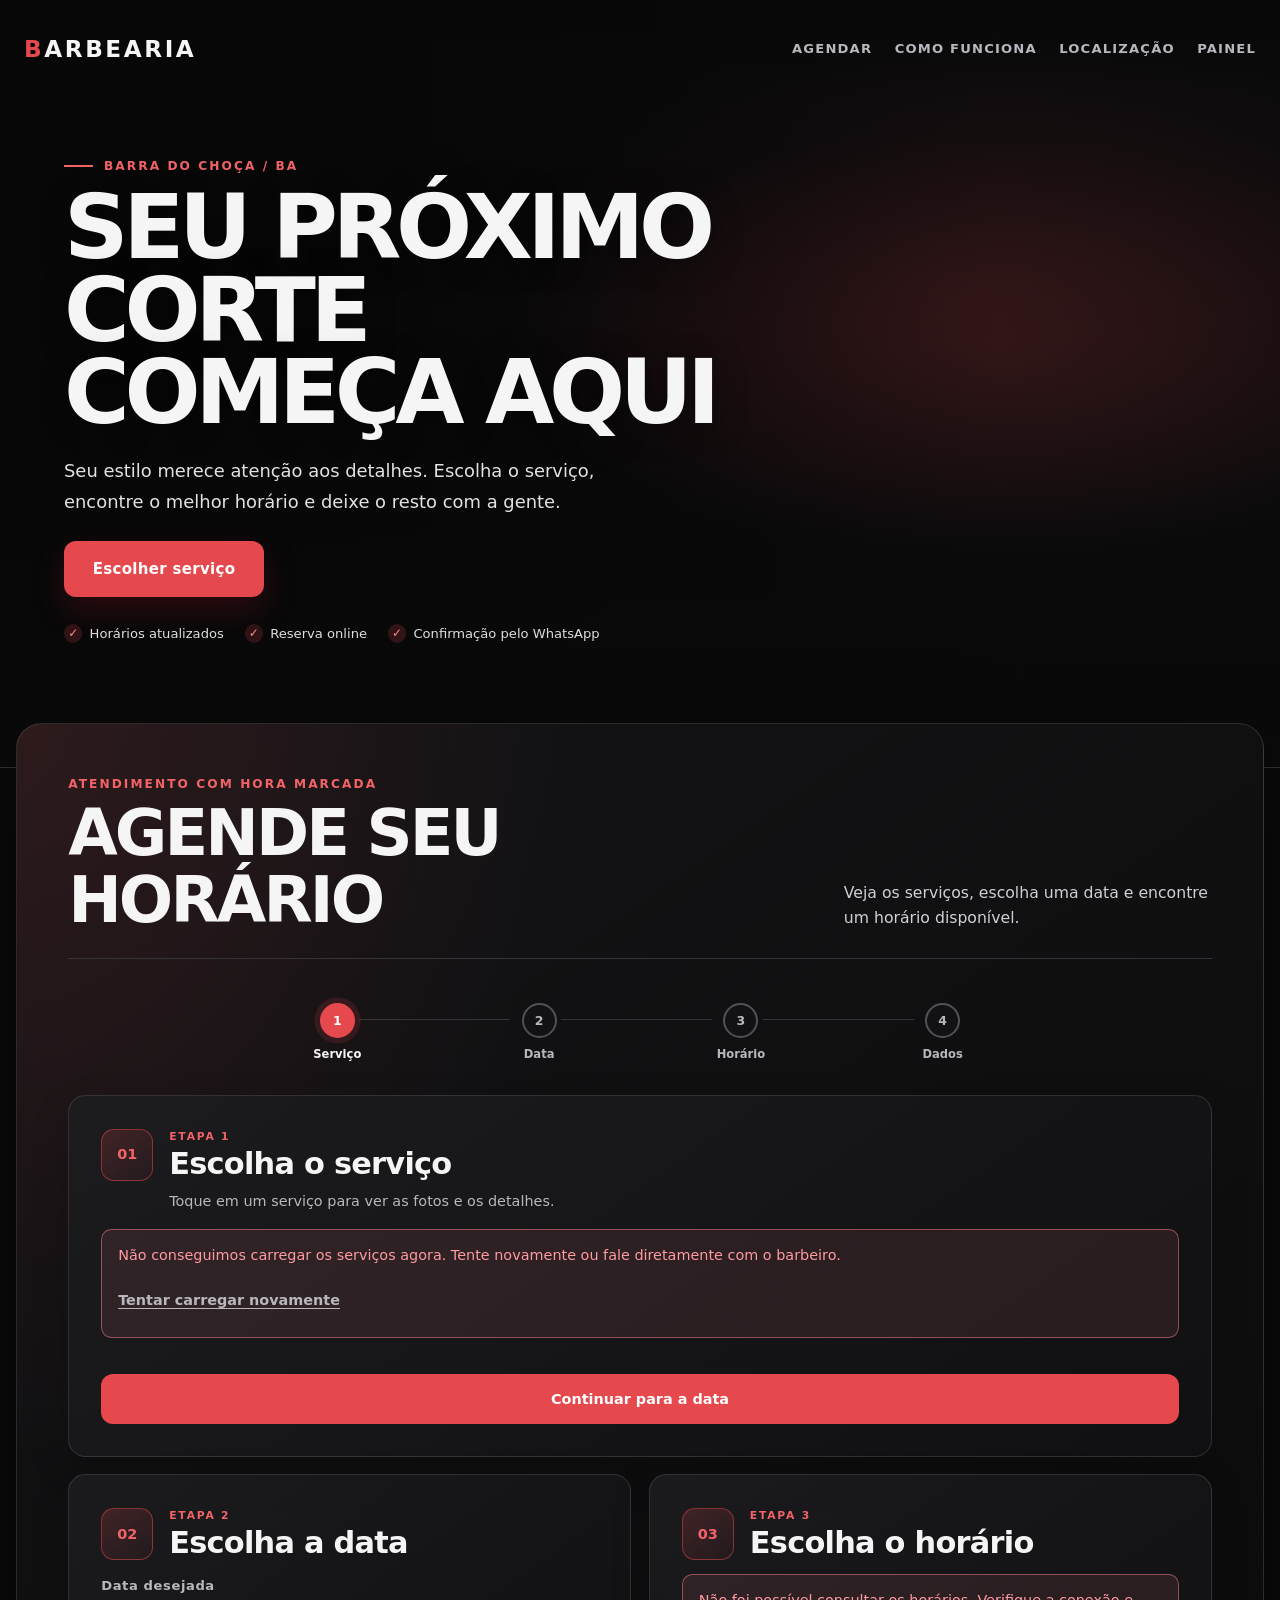
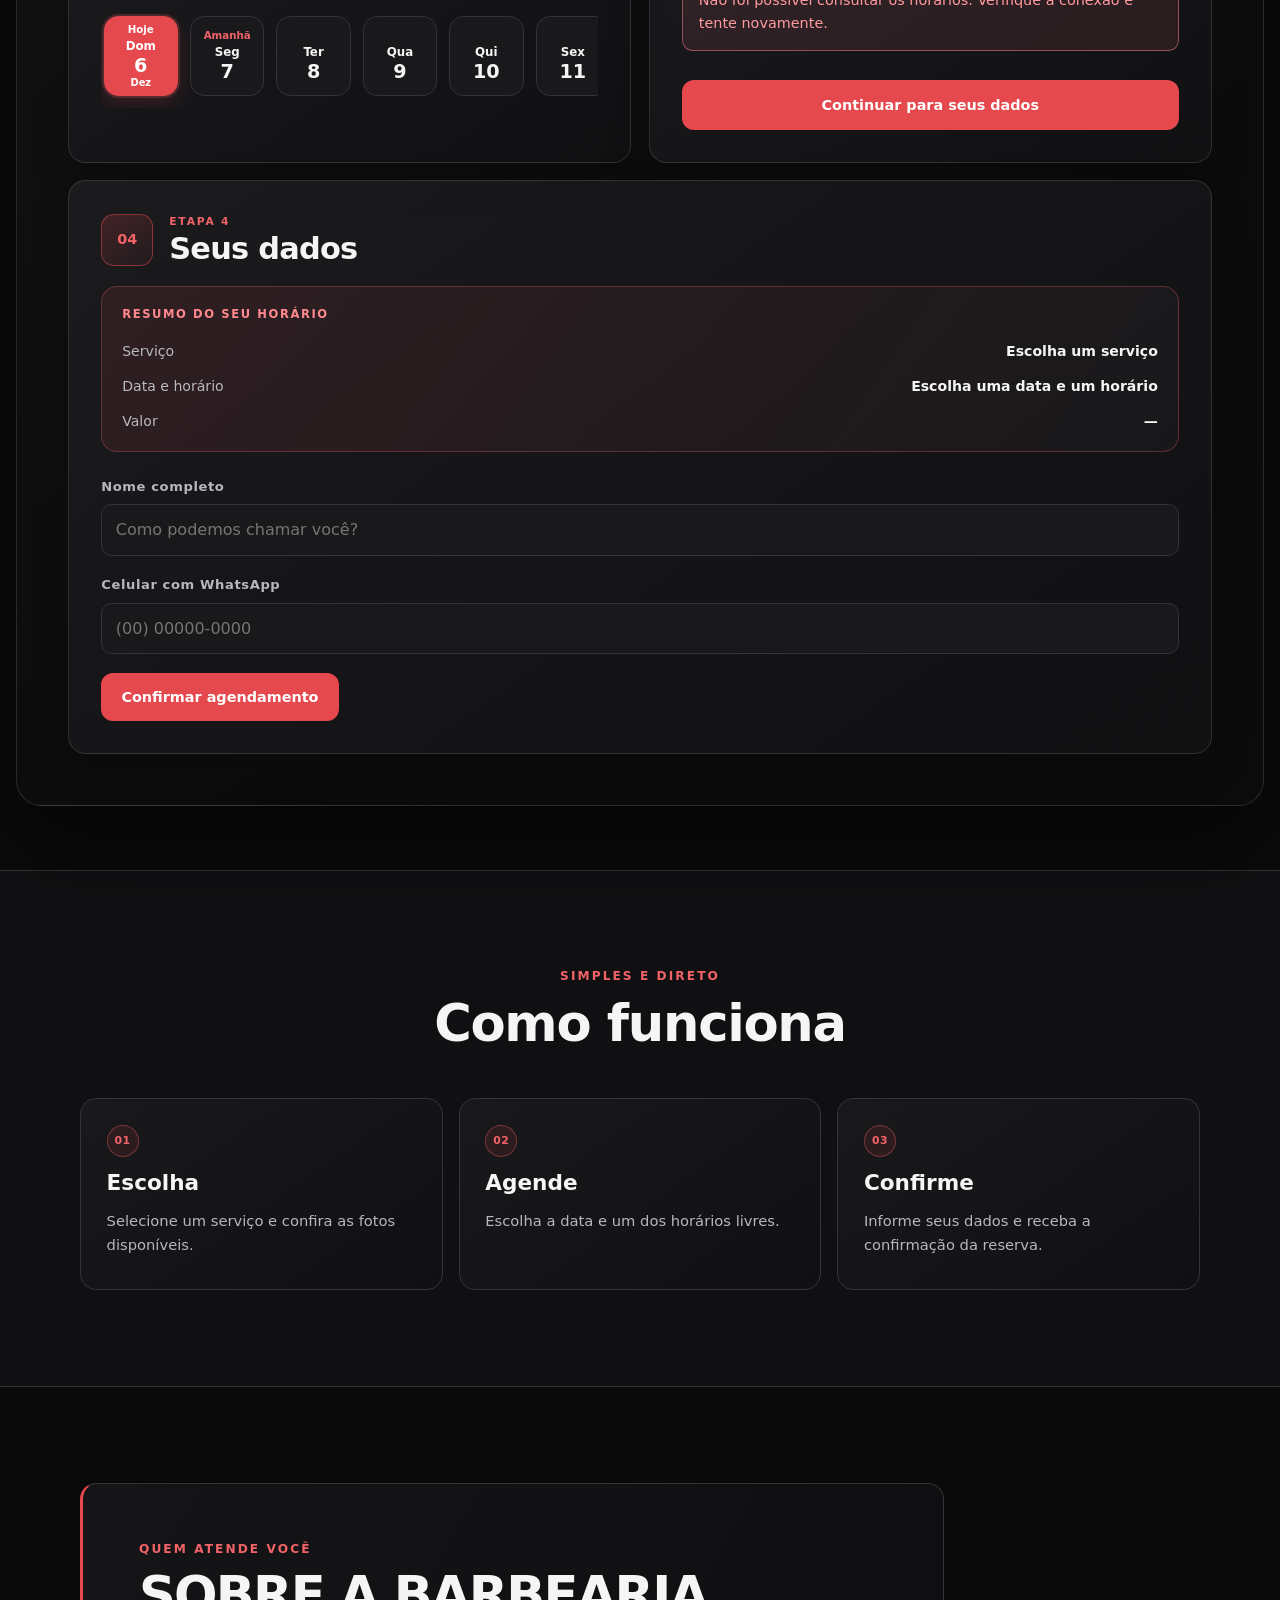
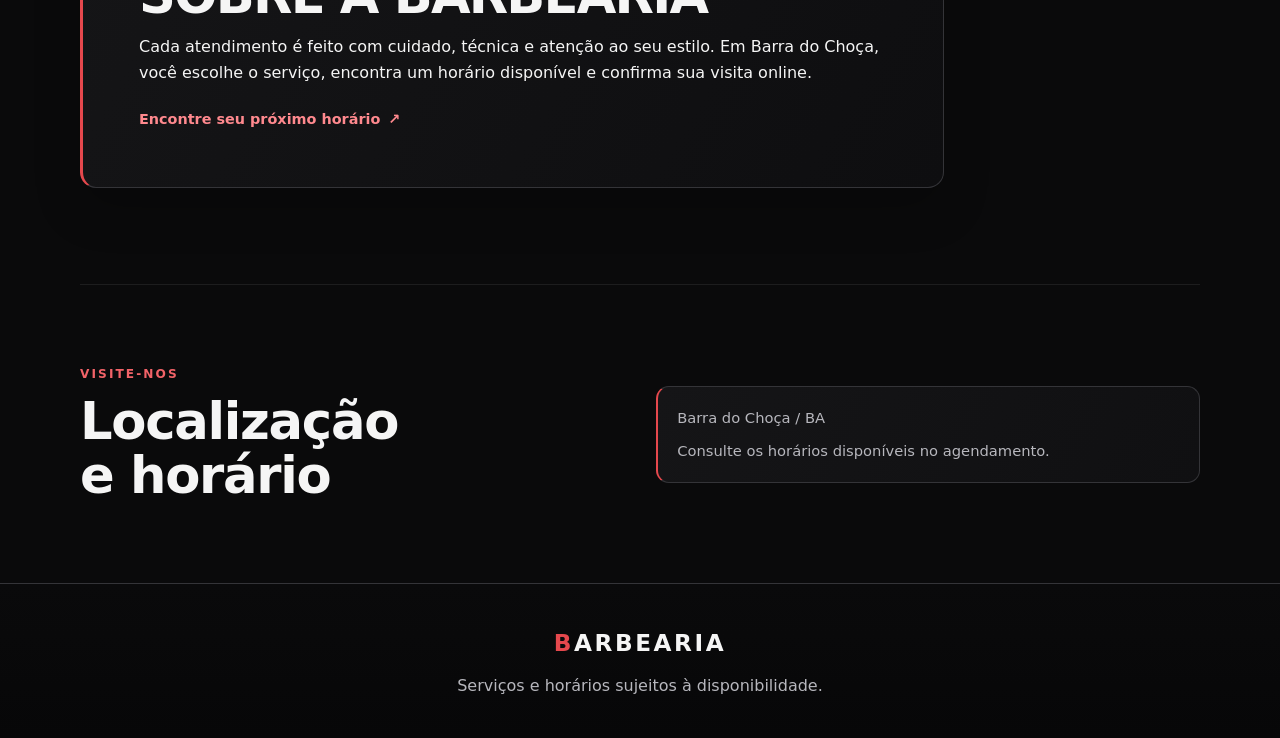
==== commit 2f632d83: "Keep WhatsApp button without barber phone" ====
--- a/src/main/resources/static/index.html
+++ b/src/main/resources/static/index.html
@@ -34,7 +34,7 @@
       <ul class="hero-highlights" aria-label="Vantagens do agendamento">
         <li><span aria-hidden="true">✓</span> Horários atualizados</li>
         <li><span aria-hidden="true">✓</span> Reserva online</li>
-        <li><span aria-hidden="true">✓</span> Agendamento online</li>
+        <li><span aria-hidden="true">✓</span> Confirmação pelo WhatsApp</li>
       </ul>
     </div>
   </header>
